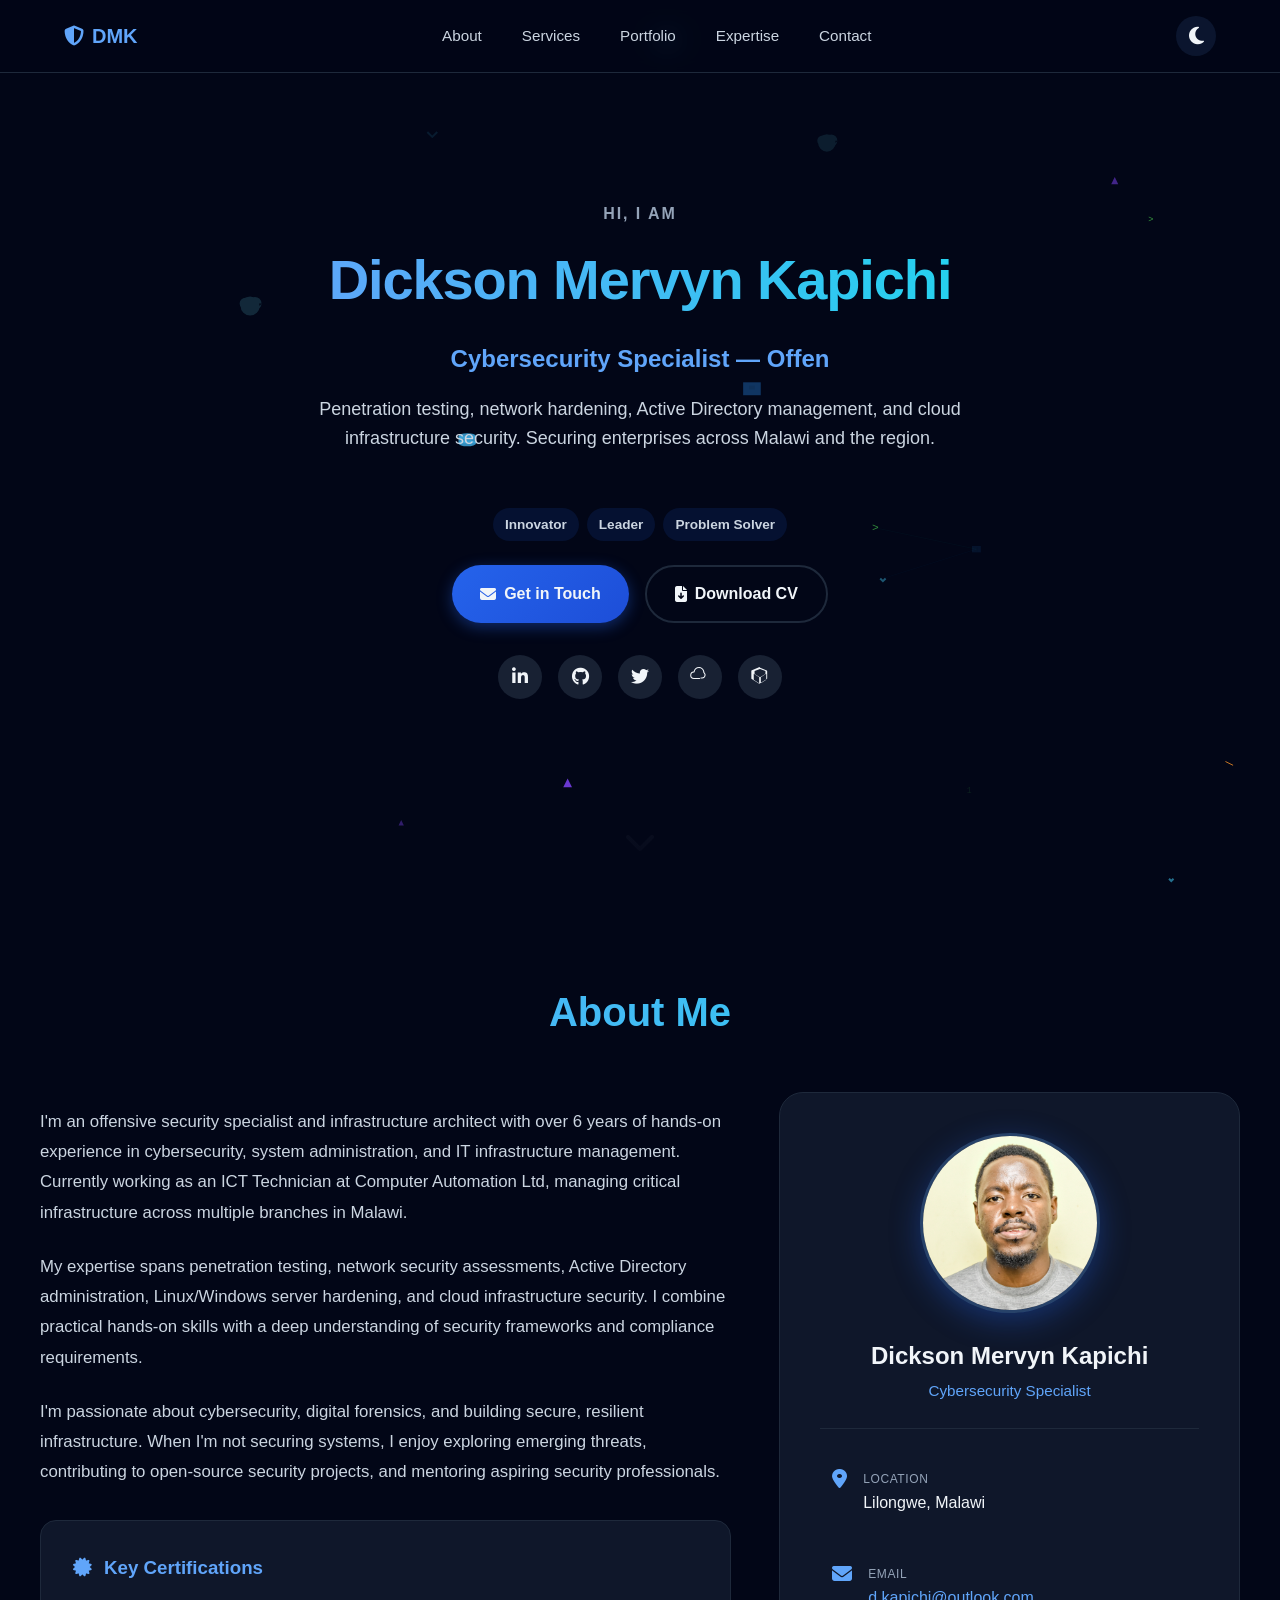
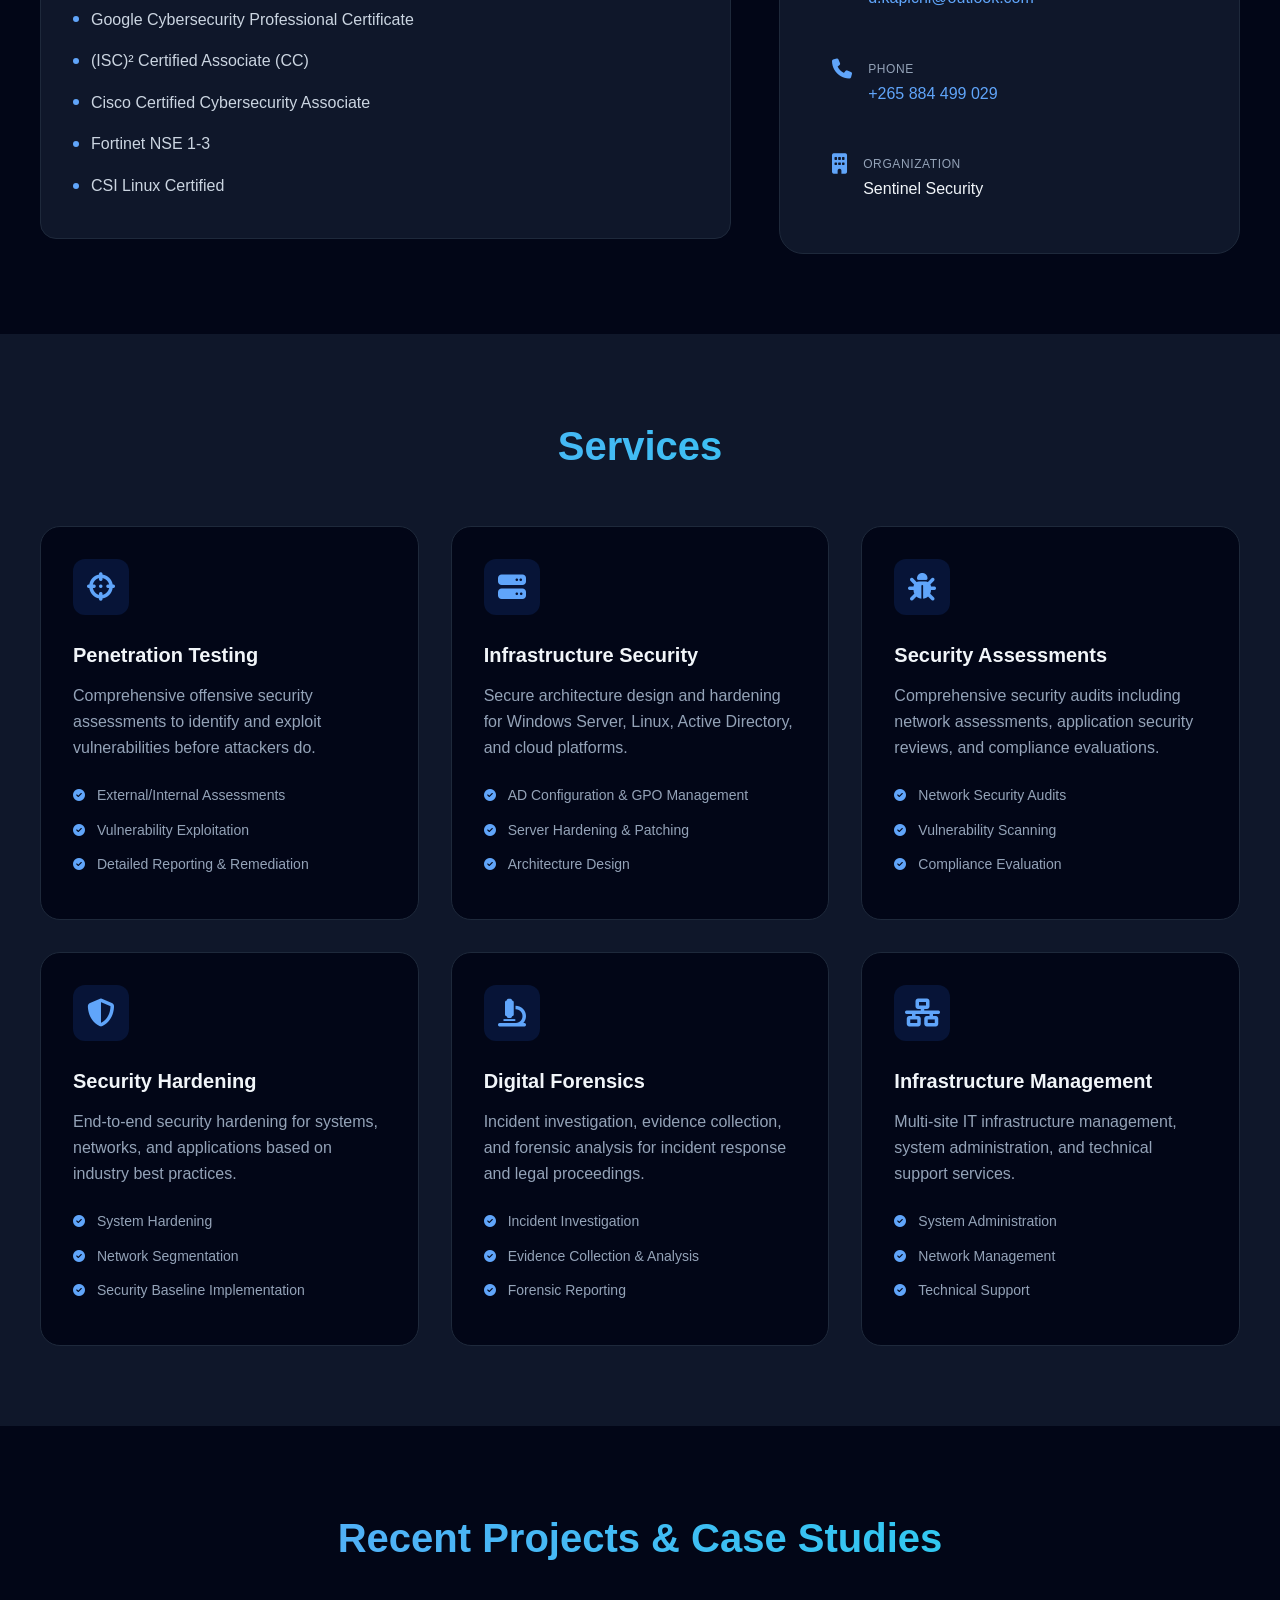
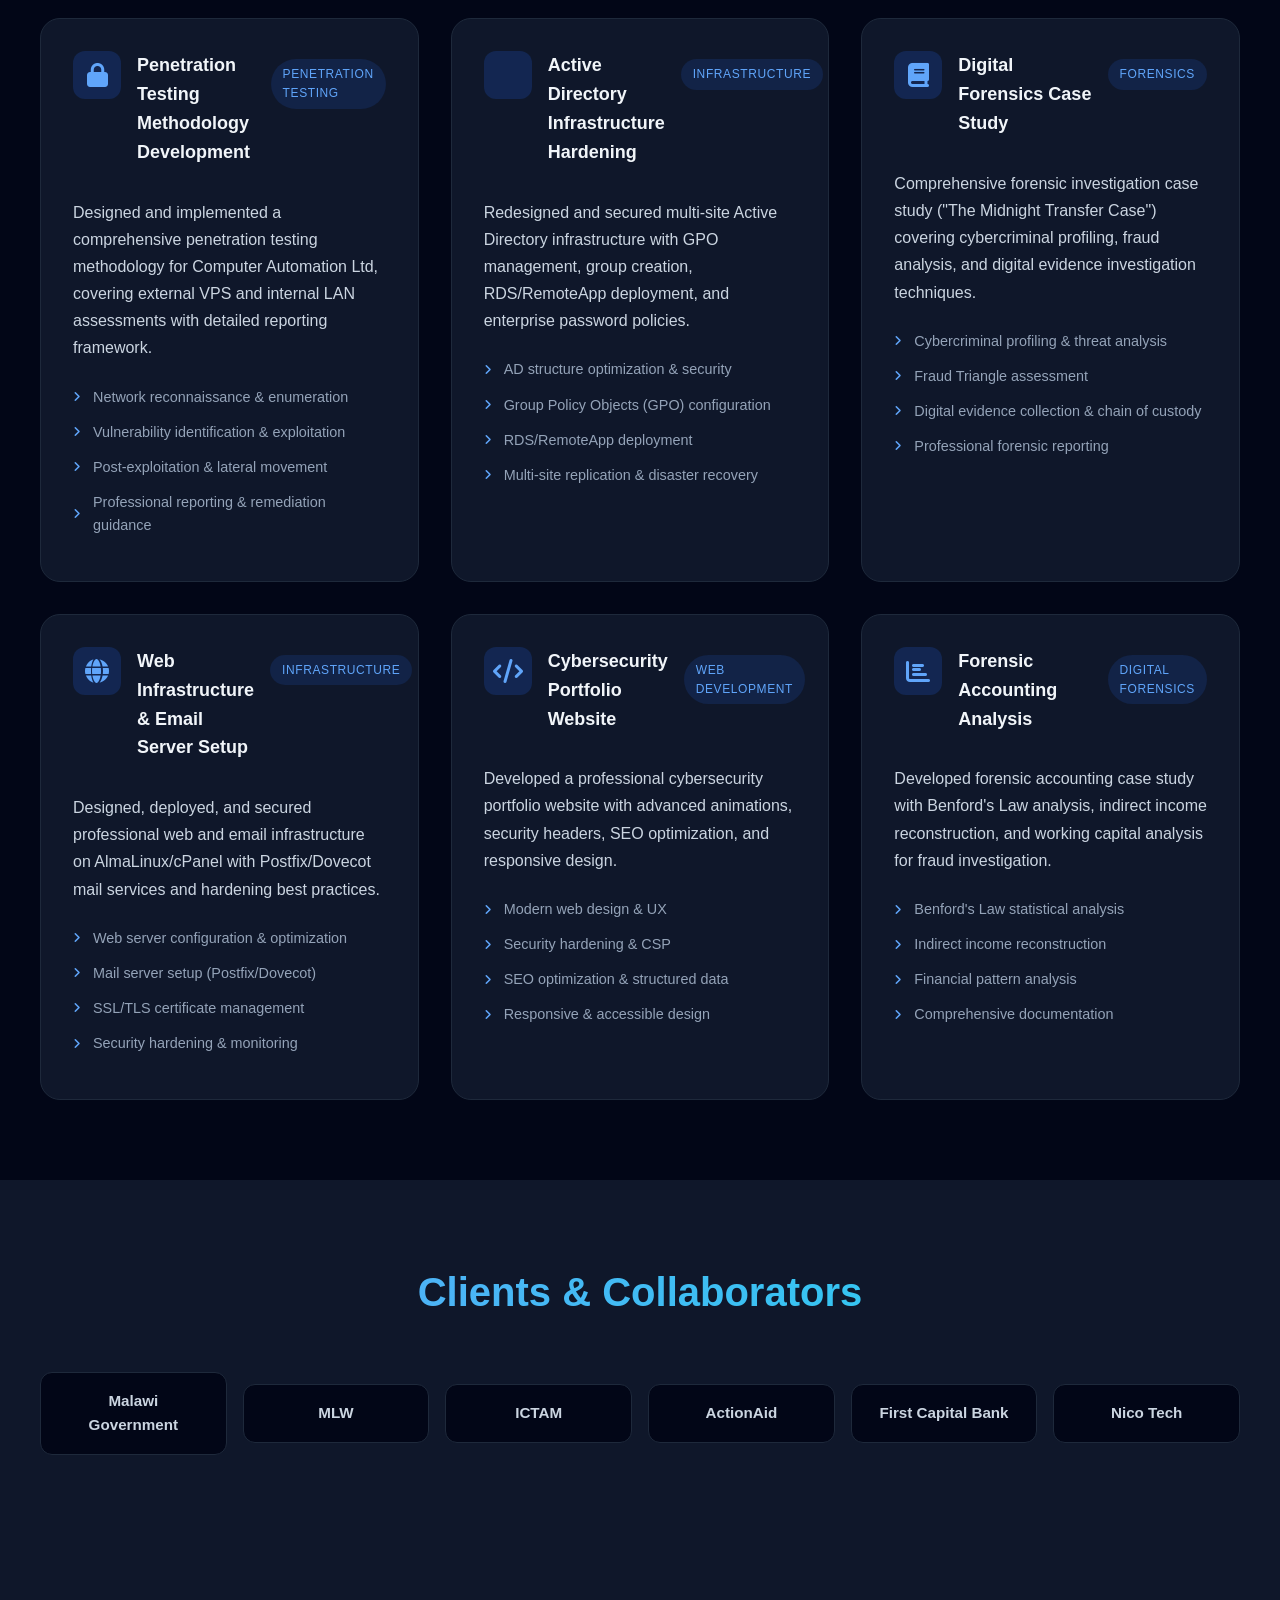
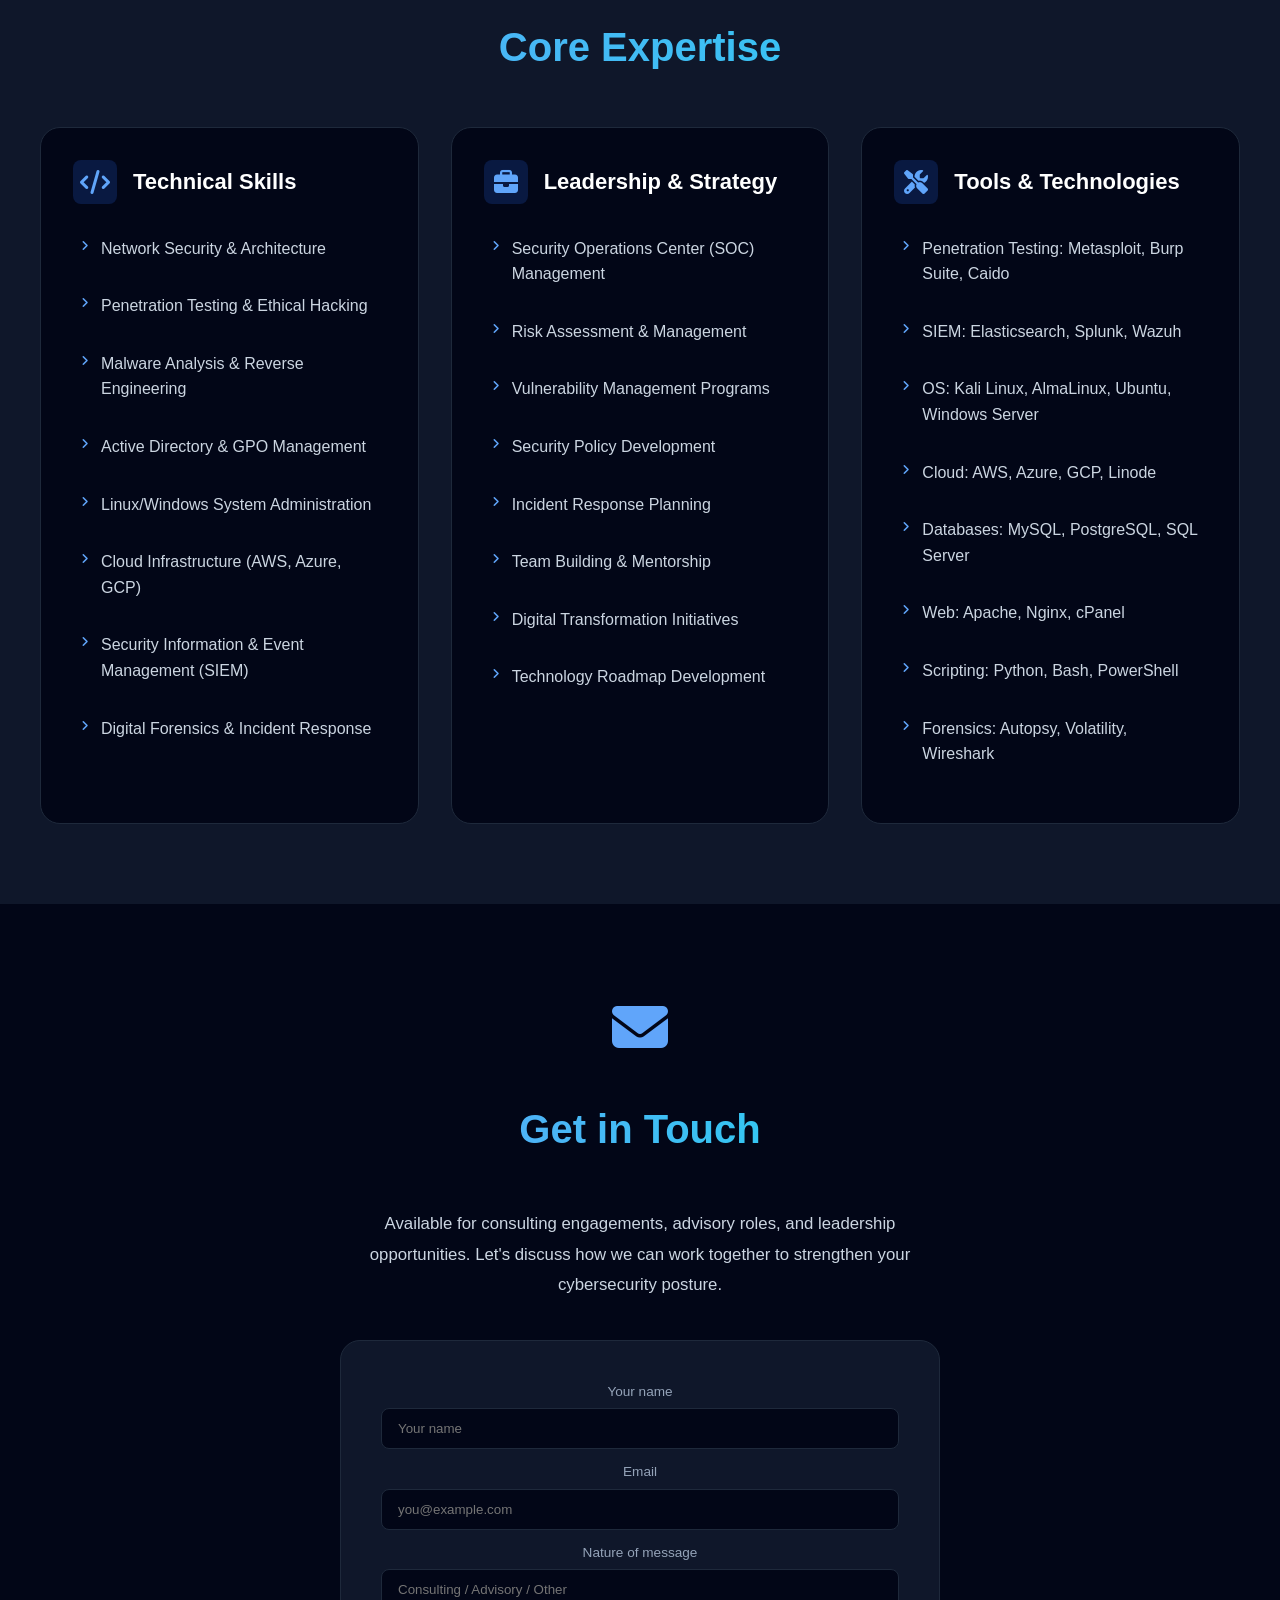
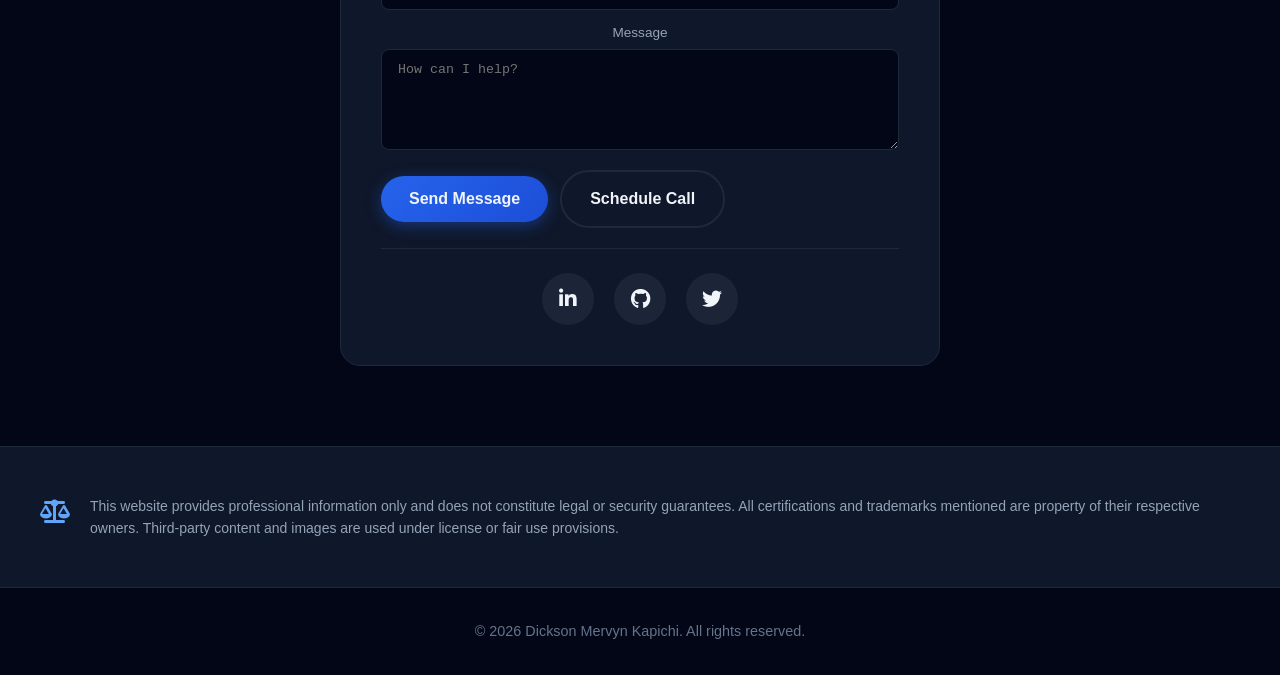
==== index.html @ 64064c5f "Initial commit" ====
<!DOCTYPE html>
<html lang="en">
<head>
    <meta charset="UTF-8">
    <meta name="viewport" content="width=device-width, initial-scale=1.0">
    <meta name="referrer" content="strict-origin-when-cross-origin">

    <!-- Security Headers -->
    <meta http-equiv="X-Content-Type-Options" content="nosniff">
    <meta http-equiv="X-Frame-Options" content="DENY">
    <meta http-equiv="X-XSS-Protection" content="1; mode=block">
    <meta http-equiv="Referrer-Policy" content="strict-origin-when-cross-origin">
    <meta http-equiv="Permissions-Policy" content="geolocation=(), microphone=(), camera=(), magnetometer=(), gyroscope=(), speaker=(), fullscreen=(), payment=()">

    <!-- Content Security Policy -->
    <meta http-equiv="Content-Security-Policy" content="default-src 'self'; script-src 'self' 'unsafe-inline' https://cdnjs.cloudflare.com https://cdn.jsdelivr.net; style-src 'self' 'unsafe-inline' https://cdnjs.cloudflare.com https://fonts.googleapis.com; font-src 'self' https://cdnjs.cloudflare.com https://fonts.gstatic.com; img-src 'self' data: https:; connect-src 'self'; frame-ancestors 'none'; base-uri 'self'; form-action 'self';">

    <!-- SEO Meta Tags -->
    <title>Dickson Mervyn Kapichi - Cybersecurity Expert | Offensive Security & Infrastructure</title>
    <meta name="description" content="Cybersecurity specialist, penetration tester, and infrastructure architect. Expert in offensive security, network hardening, Active Directory, and cloud infrastructure. ICT Technician at Computer Automation Ltd, Malawi.">
    <meta name="keywords" content="cybersecurity, penetration testing, offensive security, network security, Active Directory, infrastructure, cloud security, malware analysis, IT consultant, Malawi">
    <meta name="author" content="Dickson Mervyn Kapichi">
    <meta name="robots" content="index, follow, max-snippet:-1, max-image-preview:large, max-video-preview:-1">
    <meta name="googlebot" content="index, follow">
    <meta name="theme-color" content="#020617">

    <!-- Canonical URL -->
    <link rel="canonical" href="https://dmkapichi.tech/">

    <!-- Favicon -->
    <link rel="icon" type="image/svg+xml" href="favicon.svg">
    <link rel="manifest" href="site.webmanifest">

    <!-- Open Graph / Facebook -->
    <meta property="og:type" content="website">
    <meta property="og:url" content="https://dmkapichi.tech/">
    <meta property="og:title" content="Dickson Mervyn Kapichi - Cybersecurity Expert">
    <meta property="og:description" content="Offensive security specialist & infrastructure architect. Penetration testing, network hardening, cloud security, Active Directory management.">
    <meta property="og:image" content="/images/og-image.jpg">
    <meta property="og:image:width" content="1200">
    <meta property="og:image:height" content="630">
    <meta property="og:site_name" content="Dickson Mervyn Kapichi">
    <meta property="og:locale" content="en_US">

    <!-- Twitter -->
    <meta property="twitter:card" content="summary_large_image">
    <meta property="twitter:url" content="https://dmkapichi.tech/">
    <meta property="twitter:title" content="Dickson Mervyn Kapichi - Cybersecurity Expert">
    <meta property="twitter:description" content="Offensive security specialist & infrastructure architect with expertise in penetration testing, network security, and cloud infrastructure.">
    <meta property="twitter:image" content="/images/twitter-image.jpg">
    <meta property="twitter:creator" content="@pray4merv">

    <!-- Fonts with integrity -->
    <link rel="preconnect" href="https://fonts.googleapis.com">
    <link rel="preconnect" href="https://fonts.gstatic.com" crossorigin>
    <link href="https://fonts.googleapis.com/css2?family=Inter:wght@300;400;500;600;700&family=JetBrains+Mono:wght@400;500;600&display=swap" rel="stylesheet">

    <!-- Font Awesome with SRI -->
    <link rel="stylesheet" href="https://cdnjs.cloudflare.com/ajax/libs/font-awesome/6.5.1/css/all.min.css" integrity="sha512-DTOQO9RWCH3ppGqcWaEA1BIZOC6xxalwEsw9c2QQeAIftl+Vegovlnee1c9QX4TctnWMn13TZye+giMm8e2LwA==" crossorigin="anonymous" referrerpolicy="no-referrer">

    <!-- Stylesheet -->
    <link rel="stylesheet" href="style.css">

    <!-- JSON-LD Structured Data -->
    <script type="application/ld+json">
    {
        "@context": "https://schema.org",
        "@type": "Person",
        "name": "Dickson Mervyn Kapichi",
        "jobTitle": "Cybersecurity Specialist & Infrastructure Architect",
        "description": "Offensive security specialist with expertise in penetration testing, network security, Active Directory management, and cloud infrastructure security.",
        "url": "https://dmkapichi.tech",
        "email": "d.kapichi@outlook.com",
        "telephone": "+265884499029",
        "sameAs": [
            "https://www.linkedin.com/in/dickson-mervyn-kapichi/",
            "https://github.com/Odyseccus",
            "https://x.com/pray4merv",
            "https://tryhackme.com/p/Odyseccus",
            "https://app.hackthebox.com/users/952852"
        ],
        "address": {
            "@type": "PostalAddress",
            "addressCountry": "Malawi",
            "addressRegion": "Lilongwe"
        },
        "alumniOf": {
            "@type": "EducationalOrganization",
            "name": "University of Malawi, The Polytechnic"
        },
        "knowsAbout": [
            "Cybersecurity",
            "Offensive Security",
            "Penetration Testing",
            "Network Security",
            "Active Directory",
            "Cloud Infrastructure",
            "Malware Analysis",
            "System Administration",
            "Digital Forensics"
        ],
        "hasCredential": [
            {
                "@type": "EducationalOccupationalCredential",
                "name": "Google Cybersecurity Certificate"
            },
            {
                "@type": "EducationalOccupationalCredential",
                "name": "(ISC)² Certified Associate"
            },
            {
                "@type": "EducationalOccupationalCredential",
                "name": "Cisco Certifications"
            },
            {
                "@type": "EducationalOccupationalCredential",
                "name": "Fortinet NSE 1-3"
            },
            {
                "@type": "EducationalOccupationalCredential",
                "name": "CSI Linux Certified"
            }
        ],
        "workLocation": {
            "@type": "Place",
            "name": "Computer Automation Ltd",
            "address": {
                "@type": "PostalAddress",
                "addressCountry": "Malawi"
            }
        }
    }
    </script>
</head>
<body>
    <!-- Loader -->
    <div class="loader-wrapper" id="loader">
        <div class="loader-content">
            <div class="loader-icon">
                <i class="fas fa-shield-alt"></i>
            </div>
            <div class="loader"></div>
            <div class="loader-text">Initializing Security Systems</div>
            <div class="loader-subtext">Establishing secure connection...</div>
            <div class="loader-progress">
                <div class="loader-progress-bar"></div>
            </div>
        </div>
    </div>

    <!-- Navigation -->
    <nav id="navbar" role="navigation" aria-label="Main navigation">
        <div class="nav-container">
            <div class="logo" onclick="window.scrollTo({top: 0, behavior: 'smooth'})" title="Back to top">
                <i class="fas fa-shield-alt"></i> DMK
            </div>
            <ul class="nav-links" id="navLinks">
                <li><a href="#about">About</a></li>
                <li><a href="#services">Services</a></li>
                <li><a href="#portfolio">Portfolio</a></li>
                <li><a href="#expertise">Expertise</a></li>
                <li><a href="#contact">Contact</a></li>
            </ul>
            <div class="nav-actions">
                <button class="theme-toggle-btn" id="themeToggle" aria-label="Toggle light and dark mode">
                    <i class="fas fa-moon"></i>
                </button>
                <button class="mobile-menu-btn" id="mobileMenuBtn" aria-label="Toggle navigation menu">
                    <i class="fas fa-bars"></i>
                </button>
            </div>
        </div>
    </nav>

    <!-- Main Content -->
    <main>
    <!-- Hero Section -->
    <section class="hero">
        <div class="hero-bg"></div>
        <div class="hero-gradient"></div>
        <canvas id="particles-canvas" class="particles-canvas"></canvas>
        
        <div class="hero-content">
            <p class="hero-intro">HI, I AM</p>
            <h1 class="hero-name">Dickson Mervyn Kapichi</h1>
            <p class="hero-subtitle">Cybersecurity Specialist — Offensive Security & Infrastructure</p>
            <p class="hero-description">Penetration testing, network hardening, Active Directory management, and cloud infrastructure security. Securing enterprises across Malawi and the region.</p>

            <div class="role-badges" aria-hidden="true">
                <span>Innovator</span>
                <span>Leader</span>
                <span>Problem Solver</span>
            </div>

            <div class="button-group">
                <a href="#contact" class="btn btn-primary">
                    <i class="fas fa-envelope"></i>
                    <span>Get in Touch</span>
                </a>
                <a href="https://drive.google.com/uc?export=download&id=1ePmvV_UJQ3nE74LDnLRRURH2TNjMvl82" target="_blank" rel="noopener noreferrer" class="btn btn-outline">
                    <i class="fas fa-file-download"></i>
                    <span>Download CV</span>
                </a>
            </div>

            <div class="social-links">
                <a href="https://www.linkedin.com/in/dickson-mervyn-kapichi/" target="_blank" rel="noopener noreferrer" class="social-icon" title="LinkedIn">
                    <i class="fab fa-linkedin-in"></i>
                </a>
                <a href="https://github.com/Odyseccus" target="_blank" rel="noopener noreferrer" class="social-icon" title="GitHub">
                    <i class="fab fa-github"></i>
                </a>
                <a href="https://x.com/pray4merv" target="_blank" rel="noopener noreferrer" class="social-icon" title="Twitter">
                    <i class="fab fa-twitter"></i>
                </a>
                <a href="https://tryhackme.com/p/Odyseccus" target="_blank" rel="noopener noreferrer" class="social-icon" title="TryHackMe">
                    <svg viewBox="0 0 24 24" fill="currentColor" style="width: 1.25rem; height: 1.25rem;">
                        <path d="M10.705 0C7.54 0 4.902 2.285 4.349 5.291a4.525 4.525 0 0 0-4.107 4.5 4.525 4.525 0 0 0 4.52 4.52h6.761a.625.625 0 1 0 0-1.25H4.761a3.273 3.273 0 0 1-3.27-3.27 3.273 3.273 0 0 1 3.194-3.27c.05 0 .1.002.15.005a.625.625 0 0 0 .677-.54C5.952 3.232 8.13 1.25 10.705 1.25c2.944 0 5.336 2.392 5.336 5.336v.211c0 .199.093.386.252.506.756.571 1.193 1.44 1.193 2.383a2.835 2.835 0 0 1-2.833 2.833h-1.578a.625.625 0 1 0 0 1.25h1.578c2.255 0 4.083-1.828 4.083-4.083 0-1.223-.528-2.354-1.415-3.088v-.012C17.321 3.098 14.328 0 10.705 0z"/>
                    </svg>
                </a>
                <a href="https://app.hackthebox.com/users/952852" target="_blank" rel="noopener noreferrer" class="social-icon" title="HackTheBox">
                    <svg viewBox="0 0 24 24" fill="currentColor" style="width: 1.25rem; height: 1.25rem;">
                        <path d="M11.996 0a1.119 1.119 0 0 0-.057.001.9.9 0 0 0-.236.05l-.149.053-9.23 3.69A1.036 1.036 0 0 0 1.603 5v8.5a1.04 1.04 0 0 0 .475.876l8.5 5.5a1.03 1.03 0 0 0 1.064.034l8.5-5.5a1.04 1.04 0 0 0 .475-.876V5c0-.393-.223-.753-.574-.907l-9.23-3.69-.149-.053a.9.9 0 0 0-.236-.05A1.12 1.12 0 0 0 11.996 0zm.004 2.253l6.5 2.6v3.398l-6.5 4.115-6.5-4.115V4.853l6.5-2.6zM4.5 8.067l6.5 4.115v7.193l-6.5-4.193V8.067zm15 0v7.115l-6.5 4.193v-7.193l6.5-4.115z"/>
                    </svg>
                </a>
            </div>
        </div>

        <div class="scroll-indicator">
            <i class="fas fa-chevron-down"></i>
        </div>
    </section>

    <!-- About Section -->
    <section id="about" class="section-bg">
        <div class="container">
            <h2 class="fade-in">About Me</h2>
            <div class="about-grid fade-in">
                <div class="about-text">
                    <p>I'm an offensive security specialist and infrastructure architect with over 6 years of hands-on experience in cybersecurity, system administration, and IT infrastructure management. Currently working as an ICT Technician at Computer Automation Ltd, managing critical infrastructure across multiple branches in Malawi.</p>
                    
                    <p>My expertise spans penetration testing, network security assessments, Active Directory administration, Linux/Windows server hardening, and cloud infrastructure security. I combine practical hands-on skills with a deep understanding of security frameworks and compliance requirements.</p>

                    <p>I'm passionate about cybersecurity, digital forensics, and building secure, resilient infrastructure. When I'm not securing systems, I enjoy exploring emerging threats, contributing to open-source security projects, and mentoring aspiring security professionals.</p>

                    <div class="certifications-highlight">
                        <h3><i class="fas fa-certificate"></i> Key Certifications</h3>
                        <ul>
                            <li>Google Cybersecurity Professional Certificate</li>
                            <li>(ISC)² Certified Associate (CC)</li>
                            <li>Cisco Certified Cybersecurity Associate</li>
                            <li>Fortinet NSE 1-3</li>
                            <li>CSI Linux Certified</li>
                        </ul>
                    </div>
                </div>
                
                <div class="about-profile">
                    <div class="profile-card fade-in">
                        <div class="profile-image">
                            <img src="images/DSC_0238.jpg.jpeg" alt="Dickson Mervyn Kapichi - Cybersecurity Specialist" loading="lazy">
                        </div>
                        <h3>Dickson Mervyn Kapichi</h3>
                        <p class="role">Cybersecurity Specialist</p>
                        
                        <div class="info-section">
                            <div class="info-row">
                                <i class="fas fa-map-marker-alt"></i>
                                <div>
                                    <span class="info-label">Location</span>
                                    <span class="info-value">Lilongwe, Malawi</span>
                                </div>
                            </div>
                            <div class="info-row">
                                <i class="fas fa-envelope"></i>
                                <div>
                                    <span class="info-label">Email</span>
                                    <span class="info-value"><a href="mailto:d.kapichi@outlook.com">d.kapichi@outlook.com</a></span>
                                </div>
                            </div>
                            <div class="info-row">
                                <i class="fas fa-phone"></i>
                                <div>
                                    <span class="info-label">Phone</span>
                                    <span class="info-value"><a href="tel:+265884499029">+265 884 499 029</a></span>
                                </div>
                            </div>
                            <div class="info-row">
                                <i class="fas fa-building"></i>
                                <div>
                                    <span class="info-label">Organization</span>
                                    <span class="info-value">Sentinel Security</span>
                                </div>
                            </div>
                        </div>
                    </div>
                </div>
            </div>
        </div>
    </section>

    <!-- Services Section -->
    <section id="services" class="section-bg-alt">
        <div class="container">
            <h2 class="fade-in">Services</h2>
            <div class="services-grid">
                <article class="service-card fade-in">
                    <div class="service-icon">
                        <i class="fas fa-crosshairs"></i>
                    </div>
                    <h3>Penetration Testing</h3>
                    <p>Comprehensive offensive security assessments to identify and exploit vulnerabilities before attackers do.</p>
                    <ul class="service-features">
                        <li><i class="fas fa-check-circle"></i> External/Internal Assessments</li>
                        <li><i class="fas fa-check-circle"></i> Vulnerability Exploitation</li>
                        <li><i class="fas fa-check-circle"></i> Detailed Reporting & Remediation</li>
                    </ul>
                </article>

                <article class="service-card fade-in">
                    <div class="service-icon">
                        <i class="fas fa-server"></i>
                    </div>
                    <h3>Infrastructure Security</h3>
                    <p>Secure architecture design and hardening for Windows Server, Linux, Active Directory, and cloud platforms.</p>
                    <ul class="service-features">
                        <li><i class="fas fa-check-circle"></i> AD Configuration & GPO Management</li>
                        <li><i class="fas fa-check-circle"></i> Server Hardening & Patching</li>
                        <li><i class="fas fa-check-circle"></i> Architecture Design</li>
                    </ul>
                </article>

                <article class="service-card fade-in">
                    <div class="service-icon">
                        <i class="fas fa-bug"></i>
                    </div>
                    <h3>Security Assessments</h3>
                    <p>Comprehensive security audits including network assessments, application security reviews, and compliance evaluations.</p>
                    <ul class="service-features">
                        <li><i class="fas fa-check-circle"></i> Network Security Audits</li>
                        <li><i class="fas fa-check-circle"></i> Vulnerability Scanning</li>
                        <li><i class="fas fa-check-circle"></i> Compliance Evaluation</li>
                    </ul>
                </article>

                <article class="service-card fade-in">
                    <div class="service-icon">
                        <i class="fas fa-shield-alt"></i>
                    </div>
                    <h3>Security Hardening</h3>
                    <p>End-to-end security hardening for systems, networks, and applications based on industry best practices.</p>
                    <ul class="service-features">
                        <li><i class="fas fa-check-circle"></i> System Hardening</li>
                        <li><i class="fas fa-check-circle"></i> Network Segmentation</li>
                        <li><i class="fas fa-check-circle"></i> Security Baseline Implementation</li>
                    </ul>
                </article>

                <article class="service-card fade-in">
                    <div class="service-icon">
                        <i class="fas fa-microscope"></i>
                    </div>
                    <h3>Digital Forensics</h3>
                    <p>Incident investigation, evidence collection, and forensic analysis for incident response and legal proceedings.</p>
                    <ul class="service-features">
                        <li><i class="fas fa-check-circle"></i> Incident Investigation</li>
                        <li><i class="fas fa-check-circle"></i> Evidence Collection & Analysis</li>
                        <li><i class="fas fa-check-circle"></i> Forensic Reporting</li>
                    </ul>
                </article>

                <article class="service-card fade-in">
                    <div class="service-icon">
                        <i class="fas fa-network-wired"></i>
                    </div>
                    <h3>Infrastructure Management</h3>
                    <p>Multi-site IT infrastructure management, system administration, and technical support services.</p>
                    <ul class="service-features">
                        <li><i class="fas fa-check-circle"></i> System Administration</li>
                        <li><i class="fas fa-check-circle"></i> Network Management</li>
                        <li><i class="fas fa-check-circle"></i> Technical Support</li>
                    </ul>
                </article>
            </div>
        </div>
    </section>

    <!-- Portfolio Section -->
    <section id="portfolio" class="section-bg">
        <div class="container">
            <h2 class="fade-in">Recent Projects & Case Studies</h2>
            <div class="portfolio-grid">
                <article class="portfolio-card fade-in">
                    <div class="portfolio-header">
                        <div class="portfolio-icon">
                            <i class="fas fa-lock"></i>
                        </div>
                        <h3>Penetration Testing Methodology Development</h3>
                        <span class="portfolio-tag">Penetration Testing</span>
                    </div>
                    <p>Designed and implemented a comprehensive penetration testing methodology for Computer Automation Ltd, covering external VPS and internal LAN assessments with detailed reporting framework.</p>
                    <ul class="portfolio-details">
                        <li><i class="fas fa-angle-right"></i> Network reconnaissance & enumeration</li>
                        <li><i class="fas fa-angle-right"></i> Vulnerability identification & exploitation</li>
                        <li><i class="fas fa-angle-right"></i> Post-exploitation & lateral movement</li>
                        <li><i class="fas fa-angle-right"></i> Professional reporting & remediation guidance</li>
                    </ul>
                </article>

                <article class="portfolio-card fade-in">
                    <div class="portfolio-header">
                        <div class="portfolio-icon">
                            <i class="fas fa-directory"></i>
                        </div>
                        <h3>Active Directory Infrastructure Hardening</h3>
                        <span class="portfolio-tag">Infrastructure</span>
                    </div>
                    <p>Redesigned and secured multi-site Active Directory infrastructure with GPO management, group creation, RDS/RemoteApp deployment, and enterprise password policies.</p>
                    <ul class="portfolio-details">
                        <li><i class="fas fa-angle-right"></i> AD structure optimization & security</li>
                        <li><i class="fas fa-angle-right"></i> Group Policy Objects (GPO) configuration</li>
                        <li><i class="fas fa-angle-right"></i> RDS/RemoteApp deployment</li>
                        <li><i class="fas fa-angle-right"></i> Multi-site replication & disaster recovery</li>
                    </ul>
                </article>

                <article class="portfolio-card fade-in">
                    <div class="portfolio-header">
                        <div class="portfolio-icon">
                            <i class="fas fa-book"></i>
                        </div>
                        <h3>Digital Forensics Case Study</h3>
                        <span class="portfolio-tag">Forensics</span>
                    </div>
                    <p>Comprehensive forensic investigation case study ("The Midnight Transfer Case") covering cybercriminal profiling, fraud analysis, and digital evidence investigation techniques.</p>
                    <ul class="portfolio-details">
                        <li><i class="fas fa-angle-right"></i> Cybercriminal profiling & threat analysis</li>
                        <li><i class="fas fa-angle-right"></i> Fraud Triangle assessment</li>
                        <li><i class="fas fa-angle-right"></i> Digital evidence collection & chain of custody</li>
                        <li><i class="fas fa-angle-right"></i> Professional forensic reporting</li>
                    </ul>
                </article>

                <article class="portfolio-card fade-in">
                    <div class="portfolio-header">
                        <div class="portfolio-icon">
                            <i class="fas fa-globe"></i>
                        </div>
                        <h3>Web Infrastructure & Email Server Setup</h3>
                        <span class="portfolio-tag">Infrastructure</span>
                    </div>
                    <p>Designed, deployed, and secured professional web and email infrastructure on AlmaLinux/cPanel with Postfix/Dovecot mail services and hardening best practices.</p>
                    <ul class="portfolio-details">
                        <li><i class="fas fa-angle-right"></i> Web server configuration & optimization</li>
                        <li><i class="fas fa-angle-right"></i> Mail server setup (Postfix/Dovecot)</li>
                        <li><i class="fas fa-angle-right"></i> SSL/TLS certificate management</li>
                        <li><i class="fas fa-angle-right"></i> Security hardening & monitoring</li>
                    </ul>
                </article>

                <article class="portfolio-card fade-in">
                    <div class="portfolio-header">
                        <div class="portfolio-icon">
                            <i class="fas fa-code"></i>
                        </div>
                        <h3>Cybersecurity Portfolio Website</h3>
                        <span class="portfolio-tag">Web Development</span>
                    </div>
                    <p>Developed a professional cybersecurity portfolio website with advanced animations, security headers, SEO optimization, and responsive design.</p>
                    <ul class="portfolio-details">
                        <li><i class="fas fa-angle-right"></i> Modern web design & UX</li>
                        <li><i class="fas fa-angle-right"></i> Security hardening & CSP</li>
                        <li><i class="fas fa-angle-right"></i> SEO optimization & structured data</li>
                        <li><i class="fas fa-angle-right"></i> Responsive & accessible design</li>
                    </ul>
                </article>

                <article class="portfolio-card fade-in">
                    <div class="portfolio-header">
                        <div class="portfolio-icon">
                            <i class="fas fa-chart-bar"></i>
                        </div>
                        <h3>Forensic Accounting Analysis</h3>
                        <span class="portfolio-tag">Digital Forensics</span>
                    </div>
                    <p>Developed forensic accounting case study with Benford's Law analysis, indirect income reconstruction, and working capital analysis for fraud investigation.</p>
                    <ul class="portfolio-details">
                        <li><i class="fas fa-angle-right"></i> Benford's Law statistical analysis</li>
                        <li><i class="fas fa-angle-right"></i> Indirect income reconstruction</li>
                        <li><i class="fas fa-angle-right"></i> Financial pattern analysis</li>
                        <li><i class="fas fa-angle-right"></i> Comprehensive documentation</li>
                    </ul>
                </article>
            </div>
        </div>
    </section>

    <!-- Expertise Section -->
    <!-- Clients & Collaborators -->
    <section id="clients" class="section-bg-alt">
        <div class="container">
            <h2 class="fade-in">Clients & Collaborators</h2>
            <div class="clients-grid fade-in">
                <div class="client-logo">Malawi<br>Government</div>
                <div class="client-logo">MLW</div>
                <div class="client-logo">ICTAM</div>
                <div class="client-logo">ActionAid</div>
                <div class="client-logo">First Capital Bank</div>
                <div class="client-logo">Nico Tech</div>
            </div>
        </div>
    </section>
    <section id="expertise" class="section-bg-alt">
        <div class="container">
            <h2 class="fade-in">Core Expertise</h2>
            <div class="expertise-grid fade-in">
                <div class="expertise-card">
                    <div class="expertise-header">
                        <div class="expertise-icon">
                            <i class="fas fa-code"></i>
                        </div>
                        <h3>Technical Skills</h3>
                    </div>
                    <ul class="expertise-list">
                        <li><i class="fas fa-angle-right"></i> Network Security & Architecture</li>
                        <li><i class="fas fa-angle-right"></i> Penetration Testing & Ethical Hacking</li>
                        <li><i class="fas fa-angle-right"></i> Malware Analysis & Reverse Engineering</li>
                        <li><i class="fas fa-angle-right"></i> Active Directory & GPO Management</li>
                        <li><i class="fas fa-angle-right"></i> Linux/Windows System Administration</li>
                        <li><i class="fas fa-angle-right"></i> Cloud Infrastructure (AWS, Azure, GCP)</li>
                        <li><i class="fas fa-angle-right"></i> Security Information & Event Management (SIEM)</li>
                        <li><i class="fas fa-angle-right"></i> Digital Forensics & Incident Response</li>
                    </ul>
                </div>
                <div class="expertise-card">
                    <div class="expertise-header">
                        <div class="expertise-icon">
                            <i class="fas fa-briefcase"></i>
                        </div>
                        <h3>Leadership & Strategy</h3>
                    </div>
                    <ul class="expertise-list">
                        <li><i class="fas fa-angle-right"></i> Security Operations Center (SOC) Management</li>
                        <li><i class="fas fa-angle-right"></i> Risk Assessment & Management</li>
                        <li><i class="fas fa-angle-right"></i> Vulnerability Management Programs</li>
                        <li><i class="fas fa-angle-right"></i> Security Policy Development</li>
                        <li><i class="fas fa-angle-right"></i> Incident Response Planning</li>
                        <li><i class="fas fa-angle-right"></i> Team Building & Mentorship</li>
                        <li><i class="fas fa-angle-right"></i> Digital Transformation Initiatives</li>
                        <li><i class="fas fa-angle-right"></i> Technology Roadmap Development</li>
                    </ul>
                </div>
                <div class="expertise-card">
                    <div class="expertise-header">
                        <div class="expertise-icon">
                            <i class="fas fa-tools"></i>
                        </div>
                        <h3>Tools & Technologies</h3>
                    </div>
                    <ul class="expertise-list">
                        <li><i class="fas fa-angle-right"></i> Penetration Testing: Metasploit, Burp Suite, Caido</li>
                        <li><i class="fas fa-angle-right"></i> SIEM: Elasticsearch, Splunk, Wazuh</li>
                        <li><i class="fas fa-angle-right"></i> OS: Kali Linux, AlmaLinux, Ubuntu, Windows Server</li>
                        <li><i class="fas fa-angle-right"></i> Cloud: AWS, Azure, GCP, Linode</li>
                        <li><i class="fas fa-angle-right"></i> Databases: MySQL, PostgreSQL, SQL Server</li>
                        <li><i class="fas fa-angle-right"></i> Web: Apache, Nginx, cPanel</li>
                        <li><i class="fas fa-angle-right"></i> Scripting: Python, Bash, PowerShell</li>
                        <li><i class="fas fa-angle-right"></i> Forensics: Autopsy, Volatility, Wireshark</li>
                    </ul>
                </div>
            </div>
        </div>
    </section>

    <!-- Contact Section -->
    <section id="contact" class="section-bg">
        <div class="container">
            <div class="contact-content fade-in">
                <div class="contact-icon">
                    <i class="fas fa-envelope"></i>
                </div>
                <h2>Get in Touch</h2>
                <p class="contact-text">Available for consulting engagements, advisory roles, and leadership opportunities. Let's discuss how we can work together to strengthen your cybersecurity posture.</p>
                
                <article class="contact-card">
                    <form id="contactForm" class="contact-form" novalidate>
                        <div class="form-row">
                            <label for="cf-name">Your name</label>
                            <input id="cf-name" name="name" type="text" required placeholder="Your name">
                        </div>
                        <div class="form-row">
                            <label for="cf-email">Email</label>
                            <input id="cf-email" name="email" type="email" required placeholder="you@example.com">
                        </div>
                        <div class="form-row">
                            <label for="cf-subject">Nature of message</label>
                            <input id="cf-subject" name="subject" type="text" required placeholder="Consulting / Advisory / Other">
                        </div>
                        <div class="form-row">
                            <label for="cf-message">Message</label>
                            <textarea id="cf-message" name="message" rows="5" required placeholder="How can I help?"></textarea>
                        </div>
                        <div class="form-actions">
                            <button type="submit" class="btn btn-primary">Send Message</button>
                            <a class="btn btn-outline" href="https://calendar.google.com/" target="_blank" rel="noopener noreferrer">Schedule Call</a>
                        </div>
                        <p id="cf-status" class="form-status" aria-live="polite"></p>
                    </form>
                    <div class="social-links-large">
                        <a href="https://www.linkedin.com/in/dickson-mervyn-kapichi/" target="_blank" rel="noopener noreferrer" class="social-icon-large" title="LinkedIn">
                            <i class="fab fa-linkedin-in"></i>
                        </a>
                        <a href="https://github.com/Odyseccus" class="social-icon-large" target="_blank" rel="noopener noreferrer" title="GitHub">
                            <i class="fab fa-github"></i>
                        </a>
                        <a href="https://x.com/pray4merv" target="_blank" rel="noopener noreferrer" class="social-icon-large" title="Twitter">
                            <i class="fab fa-twitter"></i>
                        </a>
                    </div>
                </article>
            </div>
        </div>
    </section>

    </main>

    <!-- Legal Footer -->
    <aside class="legal">
        <div class="legal-content">
            <i class="fas fa-balance-scale"></i>
            <p>This website provides professional information only and does not constitute legal or security guarantees. All certifications and trademarks mentioned are property of their respective owners. Third-party content and images are used under license or fair use provisions.</p>
        </div>
    </aside>

    <!-- Footer -->
    <footer>
        <p>© <span id="year"></span> Dickson Mervyn Kapichi. All rights reserved.</p>
    </footer>

    <!-- Scroll to Top Button -->
    <button class="scroll-top" id="scrollTop" aria-label="Scroll back to top">
        <i class="fas fa-arrow-up" aria-hidden="true"></i>
    </button>

    <script src="script.js"></script>
</body>
</html>
---- style.css ----
* {
    margin: 0;
    padding: 0;
    box-sizing: border-box;
}

:root {
    --bg-primary: #020617;
    --bg-secondary: #0f172a;
    --text-primary: #f1f5f9;
    --text-secondary: #cbd5e1;
    --text-muted: #94a3b8;
    --border-color: #1e293b;
    --accent-primary: #60a5fa;
    --accent-secondary: #22d3ee;
    --accent-blue: #2563eb;
}

body.light-mode {
    --bg-primary: #f8fafc;
    --bg-secondary: #e2e8f0;
    --text-primary: #0f172a;
    --text-secondary: #334155;
    --text-muted: #64748b;
    --border-color: #cbd5e1;
    --accent-primary: #0c63e4;
    --accent-secondary: #06b6d4;
    --accent-blue: #1d4ed8;
}

body {
    font-family: 'Inter', -apple-system, BlinkMacSystemFont, 'Segoe UI', Roboto, 'Helvetica Neue', Arial, sans-serif;
    background: var(--bg-primary);
    color: var(--text-primary);
    line-height: 1.6;
    overflow-x: hidden;
    transition: background-color 0.3s, color 0.3s;
}

code, pre {
    font-family: 'JetBrains Mono', monospace;
}

/* Loader */
.loader-wrapper {
    position: fixed;
    inset: 0;
    background: var(--bg-primary);
    display: flex;
    align-items: center;
    justify-content: center;
    z-index: 9999;
    transition: opacity 0.5s, visibility 0.5s;
}

.loader-wrapper.hidden {
    opacity: 0;
    visibility: hidden;
}

.loader-content {
    text-align: center;
}

.loader {
    width: 80px;
    height: 80px;
    border: 4px solid var(--border-color);
    border-top: 4px solid var(--accent-primary);
    border-radius: 50%;
    animation: spin 1s linear infinite;
    margin: 0 auto 2rem;
    position: relative;
}

.loader::before {
    content: '';
    position: absolute;
    top: 5px;
    left: 5px;
    right: 5px;
    bottom: 5px;
    border: 4px solid transparent;
    border-top: 4px solid var(--accent-secondary);
    border-radius: 50%;
    animation: spin 1.5s linear infinite reverse;
}

@keyframes spin {
    0% { transform: rotate(0deg); }
    100% { transform: rotate(360deg); }
}

.loader-text {
    font-size: 1.25rem;
    color: var(--accent-primary);
    font-weight: 600;
    margin-bottom: 1rem;
}

.loader-subtext {
    font-size: 0.875rem;
    color: var(--text-muted);
}

.loader-progress {
    width: 200px;
    height: 4px;
    background: var(--border-color);
    border-radius: 2px;
    margin: 1.5rem auto 0;
    overflow: hidden;
}

.loader-progress-bar {
    height: 100%;
    background: linear-gradient(to right, var(--accent-primary), var(--accent-secondary));
    width: 0;
    animation: progress 2s ease-in-out forwards;
    box-shadow: 0 0 10px rgba(96, 165, 250, 0.5);
}

@keyframes progress {
    0% { width: 0; }
    100% { width: 100%; }
}

.loader-icon {
    font-size: 3rem;
    color: var(--accent-primary);
    margin-bottom: 1rem;
    animation: lockPulse 2s ease-in-out infinite;
}

@keyframes lockPulse {
    0%, 100% { 
        transform: scale(1);
        opacity: 1;
    }
    50% { 
        transform: scale(1.1);
        opacity: 0.8;
    }
}

/* Navigation */
nav {
    position: fixed;
    top: 0;
    width: 100%;
    z-index: 1000;
    background: rgba(2, 6, 23, 0.85);
    backdrop-filter: blur(12px);
    border-bottom: 1px solid var(--border-color);
    transform: translateY(0);
    transition: transform 0.3s;
}

nav.hidden {
    transform: translateY(-100%);
}

.nav-container {
    max-width: 1200px;
    margin: 0 auto;
    padding: 1rem 1.5rem;
    display: flex;
    justify-content: space-between;
    align-items: center;
}

.logo {
    font-size: 1.25rem;
    font-weight: 700;
    color: var(--accent-primary);
    cursor: pointer;
    transition: all 0.3s;
    display: flex;
    align-items: center;
    gap: 0.5rem;
}

.logo:hover {
    transform: scale(1.08);
    color: var(--accent-secondary);
}

.nav-links {
    display: flex;
    gap: 2.5rem;
    list-style: none;
}

.nav-links a {
    color: var(--text-secondary);
    text-decoration: none;
    transition: all 0.3s;
    position: relative;
    padding-bottom: 0.25rem;
    font-size: 0.95rem;
    font-weight: 500;
}

.nav-links a::after {
    content: '';
    position: absolute;
    bottom: 0;
    left: 0;
    width: 0;
    height: 2px;
    background: linear-gradient(to right, var(--accent-primary), var(--accent-secondary));
    transition: width 0.3s;
}

.nav-links a:hover::after {
    width: 100%;
}

.nav-links a:hover {
    color: var(--text-primary);
}

.nav-actions {
    display: flex;
    align-items: center;
    gap: 1rem;
}

.theme-toggle-btn {
    display: flex;
    align-items: center;
    justify-content: center;
    background: none;
    border: none;
    color: var(--text-primary);
    font-size: 1.25rem;
    cursor: pointer;
    transition: all 0.3s;
    width: 2.5rem;
    height: 2.5rem;
    border-radius: 50%;
    background: rgba(96, 165, 250, 0.1);
}

.theme-toggle-btn:hover {
    background: rgba(96, 165, 250, 0.2);
    transform: scale(1.1);
}

.mobile-menu-btn {
    display: none;
    background: none;
    border: none;
    color: var(--text-primary);
    font-size: 1.5rem;
    cursor: pointer;
    transition: all 0.3s;
}

.mobile-menu-btn:hover {
    color: var(--accent-primary);
}

/* Hero Section */
.hero {
    min-height: 100vh;
    display: flex;
    align-items: center;
    justify-content: center;
    text-align: center;
    padding: 2rem;
    position: relative;
    overflow: hidden;
}

.hero-bg {
    position: absolute;
    inset: 0;
    background-image: url('https://images.unsplash.com/photo-1550751827-4bd374c3f58b?auto=format&fit=crop&w=1600&q=80');
    background-size: cover;
    background-position: center;
    opacity: 0.15;
    z-index: 0;
}

.hero-gradient {
    position: absolute;
    inset: 0;
    background: linear-gradient(to bottom, rgba(2, 6, 23, 0.4), rgba(2, 6, 23, 0.7), #020617);
    z-index: 1;
}

.particles-canvas {
    position: absolute;
    top: 0;
    left: 0;
    width: 100%;
    height: 100%;
    z-index: 2;
    pointer-events: none;
}

.hero-content {
    position: relative;
    z-index: 3;
    max-width: 900px;
    opacity: 0;
    transform: translateY(30px);
    animation: fadeInUp 1s forwards;
}

@keyframes fadeInUp {
    to {
        opacity: 1;
        transform: translateY(0);
    }
}

.hero h1 {
    font-size: 3.5rem;
    font-weight: 800;
    margin-bottom: 1rem;
    background: linear-gradient(to right, var(--accent-primary), var(--accent-secondary));
    -webkit-background-clip: text;
    -webkit-text-fill-color: transparent;
    background-clip: text;
    animation: glow 3s ease-in-out infinite;
    letter-spacing: -0.02em;
}

@keyframes glow {
    0%, 100% { filter: brightness(1); }
    50% { filter: brightness(1.2); }
}

.hero-subtitle {
    font-size: 1.5rem;
    color: var(--accent-primary);
    margin-bottom: 1rem;
    font-weight: 600;
}

.hero-description {
    font-size: 1.125rem;
    color: var(--text-secondary);
    margin-bottom: 2.5rem;
    max-width: 700px;
    margin-left: auto;
    margin-right: auto;
}

.button-group {
    display: flex;
    gap: 1rem;
    justify-content: center;
    flex-wrap: wrap;
    margin-bottom: 2rem;
}

.btn {
    padding: 0.875rem 1.75rem;
    border-radius: 9999px;
    font-weight: 600;
    text-decoration: none;
    display: inline-flex;
    align-items: center;
    gap: 0.5rem;
    transition: all 0.3s;
    cursor: pointer;
    border: none;
    font-size: 1rem;
    position: relative;
    overflow: hidden;
}

.btn:active {
    transform: translateY(1px) scale(0.98);
}

.btn::before {
    content: '';
    position: absolute;
    top: 50%;
    left: 50%;
    width: 0;
    height: 0;
    border-radius: 50%;
    background: rgba(255, 255, 255, 0.1);
    transform: translate(-50%, -50%);
    transition: width 0.6s, height 0.6s;
}

.btn:hover::before {
    width: 300px;
    height: 300px;
}

.ripple {
    position: absolute;
    border-radius: 50%;
    background: rgba(255, 255, 255, 0.25);
    transform: scale(0);
    animation: ripple-effect 0.6s ease-out;
    pointer-events: none;
}

@keyframes ripple-effect {
    to {
        transform: scale(2.5);
        opacity: 0;
    }
}

.btn-primary {
    background: linear-gradient(135deg, var(--accent-blue) 0%, #1d4ed8 100%);
    color: var(--text-primary);
    box-shadow: 0 4px 15px rgba(37, 99, 235, 0.4);
}

.btn-primary:hover {
    background: linear-gradient(135deg, #1d4ed8 0%, #1e40af 100%);
    transform: translateY(-2px);
    box-shadow: 0 8px 25px rgba(37, 99, 235, 0.5);
}

.btn-outline {
    background: transparent;
    border: 2px solid var(--border-color);
    color: var(--text-primary);
}

.btn-outline:hover {
    background: var(--bg-secondary);
    border-color: var(--accent-primary);
    color: var(--accent-primary);
}

.social-links {
    display: flex;
    gap: 1rem;
    justify-content: center;
    margin-top: 2rem;
}

.social-icon {
    width: 2.75rem;
    height: 2.75rem;
    border-radius: 50%;
    background: rgba(30, 41, 59, 0.8);
    display: flex;
    align-items: center;
    justify-content: center;
    color: var(--text-primary);
    text-decoration: none;
    transition: all 0.3s;
    position: relative;
    font-size: 1.125rem;
}

.social-icon::before {
    content: '';
    position: absolute;
    inset: -2px;
    border-radius: 50%;
    background: linear-gradient(45deg, #60a5fa, #22d3ee);
    opacity: 0;
    transition: opacity 0.3s;
    z-index: -1;
}

.social-icon:hover {
    background: #2563eb;
    transform: translateY(-5px) scale(1.15);
    box-shadow: 0 8px 20px rgba(37, 99, 235, 0.4);
}

.social-icon:hover::before {
    opacity: 0.2;
}

.scroll-indicator {
    position: absolute;
    bottom: 2rem;
    left: 50%;
    transform: translateX(-50%);
    color: var(--text-muted);
    animation: bounce 1.5s infinite;
    cursor: pointer;
    font-size: 2rem;
}

@keyframes bounce {
    0%, 100% { transform: translateX(-50%) translateY(0); }
    50% { transform: translateX(-50%) translateY(10px); }
}

/* Section Styles */
section {
    position: relative;
    z-index: 1;
}

.section-bg {
    background: var(--bg-primary);
    padding: 5rem 1.5rem;
}

.section-bg-alt {
    background: var(--bg-secondary);
    padding: 5rem 1.5rem;
}

.section-bg-image {
    position: absolute;
    inset: 0;
    background-size: cover;
    background-position: center;
    opacity: 0.15;
    z-index: 0;
}

.container {
    max-width: 1200px;
    margin: 0 auto;
    position: relative;
    z-index: 1;
}

h2 {
    font-size: 2.5rem;
    font-weight: 800;
    margin-bottom: 3rem;
    text-align: center;
    background: linear-gradient(to right, var(--accent-primary), var(--accent-secondary));
    -webkit-background-clip: text;
    -webkit-text-fill-color: transparent;
    background-clip: text;
}

.fade-in {
    opacity: 0;
    transform: translateY(20px);
    transition: opacity 0.6s ease-out, transform 0.6s ease-out;
}

.fade-in.visible {
    opacity: 1;
    transform: translateY(0);
}

/* About Section */
.about-grid {
    display: grid;
    grid-template-columns: 1.5fr 1fr;
    gap: 3rem;
    align-items: center;
}

.about-text p {
    color: var(--text-secondary);
    margin-bottom: 1.5rem;
    line-height: 1.8;
    font-size: 1.05rem;
}

.certifications-highlight {
    background: var(--bg-secondary);
    border: 1px solid var(--border-color);
    border-radius: 1rem;
    padding: 2rem;
    margin-top: 2rem;
}

.certifications-highlight h3 {
    color: var(--accent-primary);
    margin-bottom: 1rem;
    display: flex;
    align-items: center;
    gap: 0.75rem;
}

.certifications-highlight ul {
    list-style: none;
}

.certifications-highlight li {
    color: var(--text-secondary);
    padding: 0.5rem 0;
    display: flex;
    align-items: center;
    gap: 0.75rem;
}

.certifications-highlight li::before {
    content: '';
    width: 6px;
    height: 6px;
    border-radius: 50%;
    background: var(--accent-primary);
}

.profile-card {
    background: var(--bg-secondary);
    border: 1px solid var(--border-color);
    border-radius: 1.5rem;
    padding: 2.5rem;
    text-align: center;
    transition: all 0.3s;
    position: relative;
    overflow: hidden;
}

.profile-card::before {
    content: '';
    position: absolute;
    top: 0;
    left: -100%;
    width: 100%;
    height: 100%;
    background: linear-gradient(90deg, transparent, rgba(96, 165, 250, 0.1), transparent);
    transition: left 0.5s;
    z-index: 0;
}

.profile-card:hover {
    border-color: var(--accent-blue);
    box-shadow: 0 15px 40px rgba(37, 99, 235, 0.2);
    transform: translateY(-5px);
}

.profile-card:hover::before {
    left: 100%;
}

.profile-card > * {
    position: relative;
    z-index: 1;
}

.profile-icon {
    width: 5rem;
    height: 5rem;
    border-radius: 50%;
    background: linear-gradient(135deg, #2563eb, #22d3ee);
    display: flex;
    align-items: center;
    justify-content: center;
    font-size: 2.5rem;
    margin: 0 auto 1.5rem;
    box-shadow: 0 8px 25px rgba(37, 99, 235, 0.3);
    animation: pulse 2.5s ease-in-out infinite;
}

@keyframes pulse {
    0%, 100% { box-shadow: 0 8px 25px rgba(37, 99, 235, 0.3); }
    50% { box-shadow: 0 8px 40px rgba(37, 99, 235, 0.6); }
}

.profile-image {
    width: 180px;
    height: 180px;
    border-radius: 50%;
    overflow: hidden;
    margin: 0 auto 1.5rem;
    box-shadow: 0 8px 30px rgba(37, 99, 235, 0.35);
    border: 3px solid rgba(96, 165, 250, 0.3);
    display: flex;
    align-items: center;
    justify-content: center;
}

.profile-image img {
    width: 100%;
    height: 100%;
    object-fit: cover;
    object-position: center;
}

.profile-card h3 {
    font-size: 1.5rem;
    color: var(--text-primary);
    margin-bottom: 0.25rem;
}

.profile-card .role {
    color: var(--accent-primary);
    font-size: 0.95rem;
    margin-bottom: 1.5rem;
}

.info-section {
    text-align: left;
    margin-top: 1.5rem;
    padding-top: 1.5rem;
    border-top: 1px solid var(--border-color);
}

.info-row {
    display: flex;
    align-items: start;
    gap: 1rem;
    margin-bottom: 1.25rem;
    transition: all 0.3s;
    padding: 0.75rem;
    border-radius: 0.5rem;
}

.info-row:hover {
    background: rgba(96, 165, 250, 0.05);
    transform: translateX(5px);
}

.info-row:last-child {
    margin-bottom: 0;
}

.info-row i {
    color: #60a5fa;
    font-size: 1.25rem;
    margin-top: 0.25rem;
    flex-shrink: 0;
}

.info-label {
    font-size: 0.75rem;
    color: var(--text-muted);
    text-transform: uppercase;
    letter-spacing: 0.05em;
}

.info-value {
    color: var(--text-primary);
    display: block;
    font-weight: 500;
}

.info-value a {
    color: #60a5fa;
    text-decoration: none;
    transition: color 0.3s;
}

.info-value a:hover {
    color: #22d3ee;
    text-decoration: underline;
}

/* Services Section */
.services-grid {
    display: grid;
    grid-template-columns: repeat(auto-fit, minmax(320px, 1fr));
    gap: 2rem;
}

.service-card {
    background: var(--bg-primary);
    border: 1px solid var(--border-color);
    border-radius: 1.25rem;
    padding: 2rem;
    transition: all 0.4s cubic-bezier(0.4, 0, 0.2, 1);
    cursor: pointer;
    position: relative;
    overflow: hidden;
    display: flex;
    flex-direction: column;
}

.service-card::before {
    content: '';
    position: absolute;
    top: 0;
    left: -100%;
    width: 100%;
    height: 100%;
    background: linear-gradient(90deg, transparent, rgba(96, 165, 250, 0.1), transparent);
    transition: left 0.5s;
    z-index: 0;
}

.service-card:hover::before {
    left: 100%;
}

.service-card > * {
    position: relative;
    z-index: 1;
}

.service-card:hover {
    border-color: var(--accent-blue);
    transform: translateY(-10px);
    box-shadow: 0 20px 50px rgba(37, 99, 235, 0.3);
}

.service-icon {
    width: 3.5rem;
    height: 3.5rem;
    border-radius: 0.75rem;
    background: rgba(37, 99, 235, 0.15);
    display: flex;
    align-items: center;
    justify-content: center;
    margin-bottom: 1.5rem;
    color: var(--accent-primary);
    font-size: 1.75rem;
    transition: all 0.3s;
}

.service-card:hover .service-icon {
    transform: scale(1.15) rotate(8deg);
    background: rgba(37, 99, 235, 0.25);
}

.service-card h3 {
    font-size: 1.25rem;
    margin-bottom: 0.75rem;
    color: var(--text-primary);
    font-weight: 600;
}

.service-card p {
    color: var(--text-muted);
    margin-bottom: 1.5rem;
    flex-grow: 1;
}

.service-features {
    list-style: none;
}

.service-features li {
    font-size: 0.875rem;
    color: var(--text-muted);
    display: flex;
    align-items: center;
    gap: 0.75rem;
    margin-bottom: 0.75rem;
    transition: all 0.3s;
}

.service-features li:hover {
    color: #cbd5e1;
    transform: translateX(5px);
}

.service-features li i {
    color: #60a5fa;
    font-size: 0.75rem;
}

/* Portfolio Section */
.portfolio-grid {
    display: grid;
    grid-template-columns: repeat(auto-fit, minmax(320px, 1fr));
    gap: 2rem;
}

.portfolio-card {
    background: var(--bg-secondary);
    border: 1px solid var(--border-color);
    border-radius: 1.25rem;
    padding: 2rem;
    transition: all 0.3s;
    position: relative;
    overflow: hidden;
}

.portfolio-card::before {
    content: '';
    position: absolute;
    top: 0;
    left: 0;
    right: 0;
    height: 3px;
    background: linear-gradient(to right, #2563eb, #22d3ee);
    opacity: 0;
    transition: opacity 0.3s;
}

.portfolio-card:hover::before {
    opacity: 1;
}

.portfolio-card:hover {
    border-color: var(--accent-blue);
    transform: translateY(-8px);
    box-shadow: 0 15px 40px rgba(37, 99, 235, 0.25);
}

.portfolio-header {
    display: flex;
    align-items: start;
    gap: 1rem;
    margin-bottom: 1.5rem;
}

.portfolio-icon {
    width: 3rem;
    height: 3rem;
    border-radius: 0.75rem;
    background: rgba(37, 99, 235, 0.2);
    display: flex;
    align-items: center;
    justify-content: center;
    color: #60a5fa;
    font-size: 1.5rem;
    flex-shrink: 0;
}

.portfolio-header h3 {
    font-size: 1.125rem;
    color: var(--text-primary);
    margin-bottom: 0.5rem;
}

.portfolio-tag {
    display: inline-block;
    background: rgba(37, 99, 235, 0.15);
    color: #60a5fa;
    font-size: 0.75rem;
    padding: 0.35rem 0.75rem;
    border-radius: 9999px;
    text-transform: uppercase;
    letter-spacing: 0.05em;
    margin-top: 0.5rem;
}

.portfolio-card p {
    color: var(--text-secondary);
    margin-bottom: 1.5rem;
    line-height: 1.7;
}

.portfolio-details {
    list-style: none;
}

.portfolio-details li {
    color: var(--text-muted);
    display: flex;
    align-items: center;
    gap: 0.75rem;
    margin-bottom: 0.75rem;
    font-size: 0.9rem;
    transition: all 0.3s;
}

.portfolio-details li:hover {
    color: #cbd5e1;
    transform: translateX(5px);
}

.portfolio-details li i {
    color: #60a5fa;
    font-size: 0.75rem;
}

/* Expertise Section */
.expertise-grid {
    display: grid;
    grid-template-columns: repeat(auto-fit, minmax(300px, 1fr));
    gap: 2rem;
}

.expertise-card {
    background: var(--bg-primary);
    border: 1px solid var(--border-color);
    border-radius: 1.25rem;
    padding: 2rem;
    transition: all 0.3s;
}

.expertise-card:hover {
    border-color: var(--accent-blue);
    transform: translateY(-5px);
    box-shadow: 0 10px 30px rgba(37, 99, 235, 0.2);
}

.expertise-header {
    display: flex;
    align-items: center;
    gap: 1rem;
    margin-bottom: 1.5rem;
}

.expertise-icon {
    width: 2.75rem;
    height: 2.75rem;
    border-radius: 0.5rem;
    background: rgba(37, 99, 235, 0.2);
    display: flex;
    align-items: center;
    justify-content: center;
    color: var(--accent-primary);
    font-size: 1.5rem;
}

.expertise-card h3 {
    font-size: 1.375rem;
    color: #fff;
    font-weight: 600;
}

.expertise-list {
    list-style: none;
}

.expertise-list li {
    color: var(--text-secondary);
    display: flex;
    align-items: start;
    gap: 0.75rem;
    margin-bottom: 1rem;
    transition: all 0.3s;
    padding: 0.5rem;
    border-radius: 0.5rem;
}

.expertise-list li:hover {
    background: var(--bg-secondary);
    color: var(--text-primary);
    transform: translateX(8px);
}

.expertise-list li i {
    color: #60a5fa;
    margin-top: 0.25rem;
    font-size: 0.75rem;
}

/* Contact Section */
.contact-content {
    text-align: center;
    max-width: 600px;
    margin: 0 auto;
}

.contact-icon {
    font-size: 3.5rem;
    color: var(--accent-primary);
    margin-bottom: 1.5rem;
    display: inline-block;
    animation: float 3s ease-in-out infinite;
}

@keyframes float {
    0%, 100% { transform: translateY(0); }
    50% { transform: translateY(-15px); }
}

.contact-text {
    color: var(--text-secondary);
    margin-bottom: 2.5rem;
    font-size: 1.05rem;
    line-height: 1.8;
}

.contact-card {
    background: var(--bg-secondary);
    border: 1px solid var(--border-color);
    border-radius: 1.25rem;
    padding: 2.5rem;
    transition: all 0.3s;
}

.contact-card:hover {
    border-color: var(--accent-blue);
    box-shadow: 0 15px 40px rgba(37, 99, 235, 0.25);
    transform: translateY(-5px);
}

.contact-email {
    display: block;
    margin-bottom: 2rem;
}

.social-links-large {
    display: flex;
    gap: 1.25rem;
    justify-content: center;
    padding-top: 1.5rem;
    border-top: 1px solid #1e293b;
}

.social-icon-large {
    width: 3.25rem;
    height: 3.25rem;
    border-radius: 50%;
    background: rgba(30, 41, 59, 0.8);
    display: flex;
    align-items: center;
    justify-content: center;
    color: var(--text-primary);
    text-decoration: none;
    transition: all 0.3s;
    position: relative;
    font-size: 1.25rem;
}

.social-icon-large::before {
    content: '';
    position: absolute;
    inset: -2px;
    border-radius: 50%;
    background: linear-gradient(45deg, #60a5fa, #22d3ee);
    opacity: 0;
    transition: opacity 0.3s;
    z-index: -1;
}

.social-icon-large:hover {
    background: #2563eb;
    transform: translateY(-8px) scale(1.2);
    box-shadow: 0 10px 30px rgba(37, 99, 235, 0.4);
}

.social-icon-large:hover::before {
    opacity: 0.2;
}

/* Legal Footer */
.legal {
    padding: 3rem 1.5rem;
    background: var(--bg-secondary);
    color: var(--text-muted);
    font-size: 0.875rem;
    border-top: 1px solid var(--border-color);
}

.legal-content {
    max-width: 1200px;
    margin: 0 auto;
    display: flex;
    gap: 1.25rem;
    align-items: start;
}

.legal-content i {
    color: #60a5fa;
    font-size: 1.5rem;
    margin-top: 0.25rem;
    flex-shrink: 0;
}

/* Footer */
footer {
    padding: 2rem 1.5rem;
    background: var(--bg-primary);
    border-top: 1px solid var(--border-color);
    text-align: center;
    color: #64748b;
    font-size: 0.9rem;
}

/* Scroll to top button */
.scroll-top {
    position: fixed;
    bottom: 2rem;
    right: 2rem;
    width: 3.25rem;
    height: 3.25rem;
    border-radius: 50%;
    background: linear-gradient(135deg, #2563eb 0%, #1d4ed8 100%);
    color: #fff;
    border: none;
    cursor: pointer;
    display: none;
    align-items: center;
    justify-content: center;
    font-size: 1.25rem;
    transition: all 0.3s;
    z-index: 999;
    box-shadow: 0 6px 20px rgba(37, 99, 235, 0.4);
}

.scroll-top.visible {
    display: flex;
}

.scroll-top:hover {
    background: linear-gradient(135deg, #1d4ed8 0%, #1e40af 100%);
    transform: translateY(-5px);
    box-shadow: 0 10px 30px rgba(37, 99, 235, 0.5);
}

/* Light Mode Overrides */
body.light-mode nav {
    background: rgba(248, 250, 252, 0.9);
    border-bottom-color: var(--border-color);
}

body.light-mode .nav-links.active {
    background: var(--bg-secondary);
}

body.light-mode .hero-bg {
    opacity: 0.08;
}

body.light-mode .hero-gradient {
    background: linear-gradient(to bottom, rgba(248, 250, 252, 0.3), rgba(248, 250, 252, 0.6), #f8fafc);
}

body.light-mode .social-icon {
    background: rgba(203, 213, 225, 0.5);
}

body.light-mode .btn-outline {
    border-color: var(--accent-primary);
    color: var(--accent-primary);
}

body.light-mode .scroll-top {
    background: linear-gradient(135deg, var(--accent-blue) 0%, #1d4ed8 100%);
}

/* Mobile Responsive */
@media (max-width: 768px) {
    .nav-links {
        display: none;
    }

    .mobile-menu-btn {
        display: flex;
        align-items: center;
        justify-content: center;
    }

    .nav-links.active {
        display: flex;
        flex-direction: column;
        position: absolute;
        top: 100%;
        left: 0;
        right: 0;
        background: #0f172a;
        padding: 1.5rem;
        gap: 1rem;
        border-top: 1px solid #1e293b;
        border-bottom: 1px solid #1e293b;
    }

    .nav-links.active a {
        padding: 0.5rem 0;
    }

    .hero h1 {
        font-size: 2.25rem;
    }

    .hero-subtitle {
        font-size: 1.1rem;
    }

    .hero-description {
        font-size: 1rem;
    }

    h2 {
        font-size: 1.875rem;
        margin-bottom: 2rem;
    }

    .button-group {
        gap: 0.75rem;
    }

    .btn {
        padding: 0.75rem 1.5rem;
        font-size: 0.95rem;
    }

    .about-grid,
    .services-grid,
    .portfolio-grid,
    .expertise-grid {
        grid-template-columns: 1fr;
    }

    .profile-card {
        padding: 1.75rem;
    }

    .certifications-highlight {
        padding: 1.5rem;
    }

    .contact-content {
        padding: 0 1rem;
    }

    .section-bg,
    .section-bg-alt {
        padding: 3rem 1.5rem;
    }

    .scroll-top {
        width: 3rem;
        height: 3rem;
        font-size: 1.125rem;
        bottom: 1.5rem;
        right: 1.5rem;
    }

    .legal-content {
        flex-direction: column;
        text-align: center;
    }

    .legal-content i {
        margin-top: 0;
    }
}

/* New: Hero name / intro */
.hero-intro {
    color: var(--text-muted);
    font-weight: 700;
    letter-spacing: 0.12em;
    margin-bottom: 0.5rem;
}
.hero-name {
    font-size: 3rem;
    font-weight: 900;
    margin-bottom: 0.25rem;
    background: linear-gradient(90deg, #60a5fa, #22d3ee);
    -webkit-background-clip: text;
    -webkit-text-fill-color: transparent;
}
.role-badges {
    display: inline-flex;
    gap: 0.5rem;
    margin: 1rem 0 1.5rem;
}
.role-badges span {
    background: rgba(37,99,235,0.12);
    color: var(--text-secondary);
    padding: 0.35rem 0.75rem;
    border-radius: 9999px;
    font-size: 0.85rem;
    font-weight: 600;
}

/* Clients grid */
.clients-grid {
    display: grid;
    grid-template-columns: repeat(auto-fit, minmax(140px, 1fr));
    gap: 1rem;
    align-items: center;
    justify-items: center;
}
.client-logo {
    background: var(--bg-primary);
    border: 1px solid var(--border-color);
    color: var(--text-secondary);
    padding: 1rem 0.75rem;
    width: 100%;
    text-align: center;
    border-radius: 0.75rem;
    font-weight: 700;
    font-size: 0.95rem;
}

/* Contact form */
.contact-form {
    display: grid;
    gap: 0.75rem;
}
.contact-form .form-row label {
    display: block;
    color: var(--text-muted);
    font-size: 0.85rem;
    margin-bottom: 0.35rem;
}
.contact-form .form-row input,
.contact-form .form-row textarea {
    width: 100%;
    padding: 0.75rem 1rem;
    border-radius: 0.5rem;
    border: 1px solid var(--border-color);
    background: var(--bg-primary);
    color: var(--text-primary);
}
.contact-form .form-actions {
    display: flex;
    gap: 0.75rem;
    align-items: center;
}
.form-status { color: var(--accent-primary); margin-top: 0.5rem; }

@media (max-width: 480px) {
    .hero h1 {
        font-size: 1.75rem;
    }

    .hero-subtitle {
        font-size: 1rem;
    }

    .hero-description {
        font-size: 0.95rem;
        margin-bottom: 1.5rem;
    }

    .button-group {
        flex-direction: column;
        gap: 0.5rem;
    }

    .btn {
        width: 100%;
        justify-content: center;
    }

    .social-links {
        gap: 0.75rem;
    }

    .social-icon {
        width: 2.5rem;
        height: 2.5rem;
        font-size: 1rem;
    }

    h2 {
        font-size: 1.5rem;
    }

    .services-grid,
    .portfolio-grid {
        gap: 1.5rem;
    }

    .service-card,
    .portfolio-card {
        padding: 1.5rem;
    }

    .info-row {
        gap: 0.75rem;
        padding: 0.5rem;
    }

    .nav-container {
        padding: 1rem 1rem;
    }

    .logo {
        font-size: 1.1rem;
    }
}
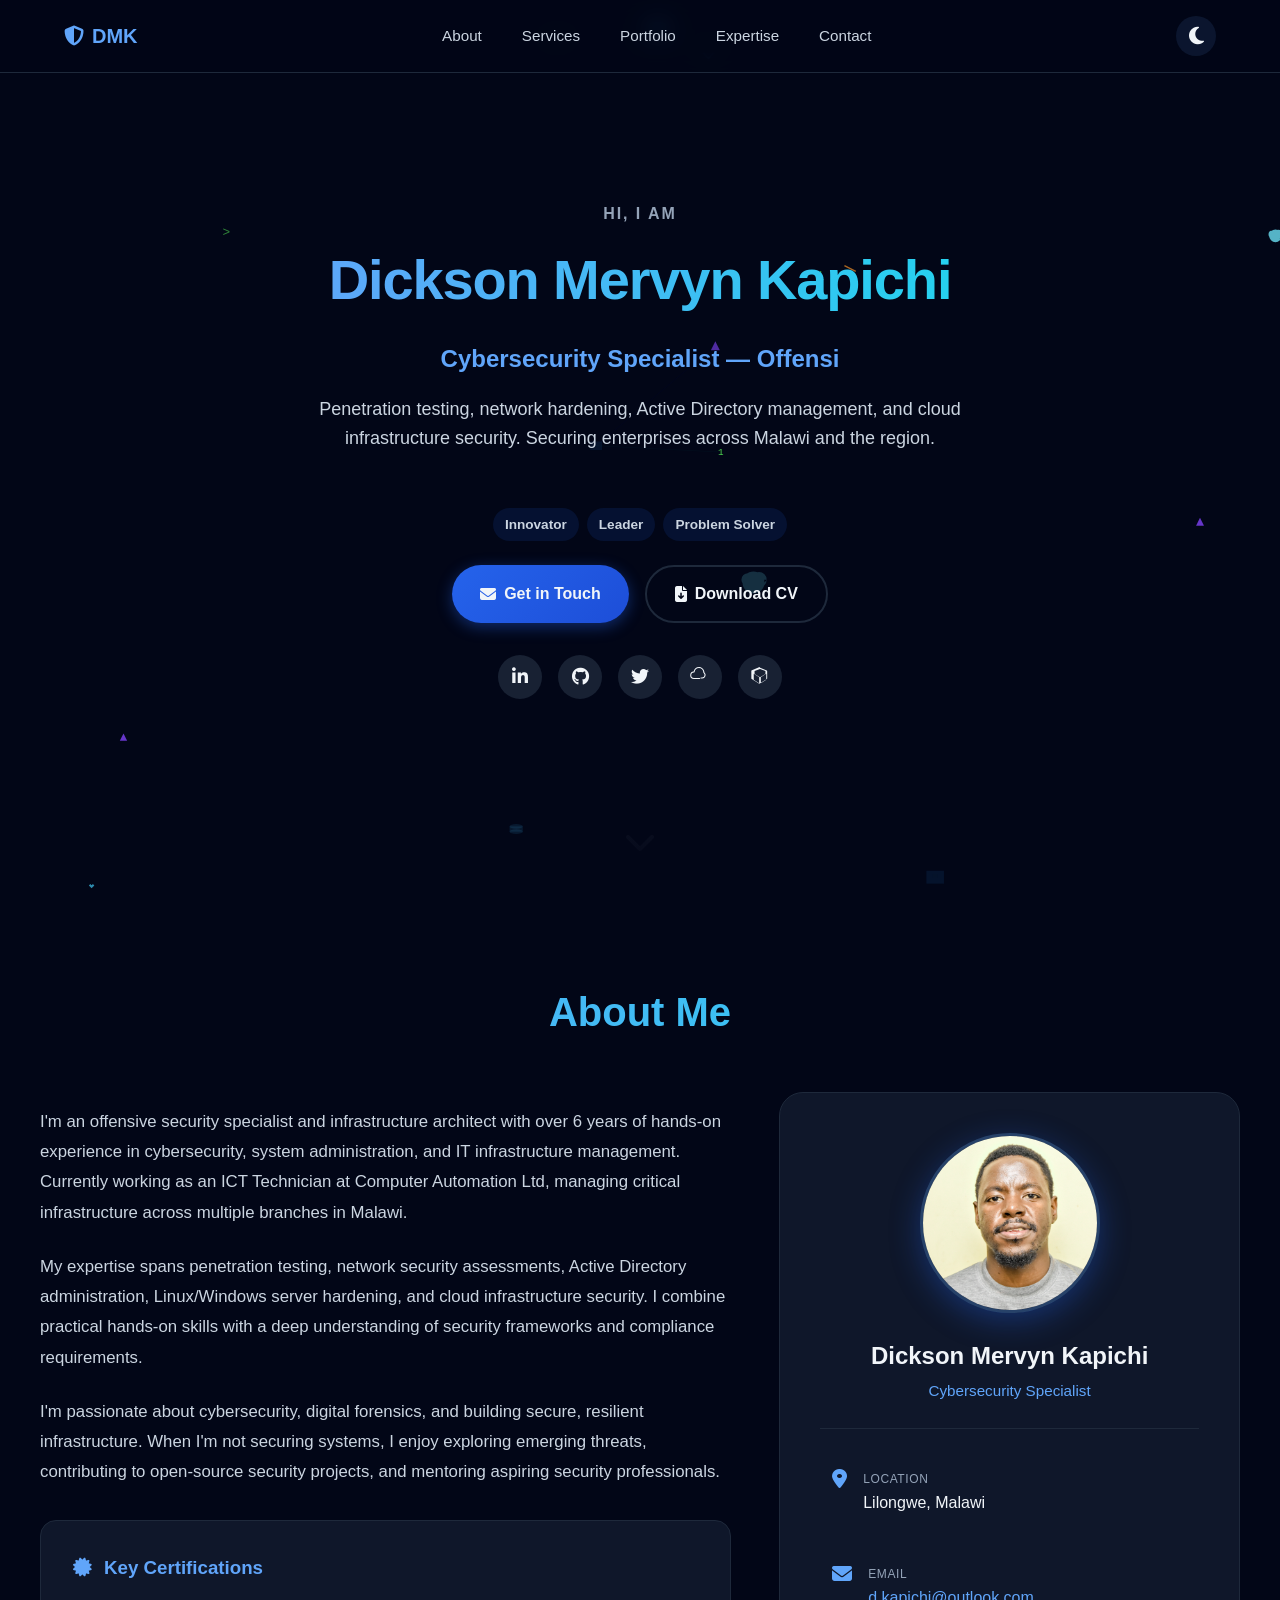
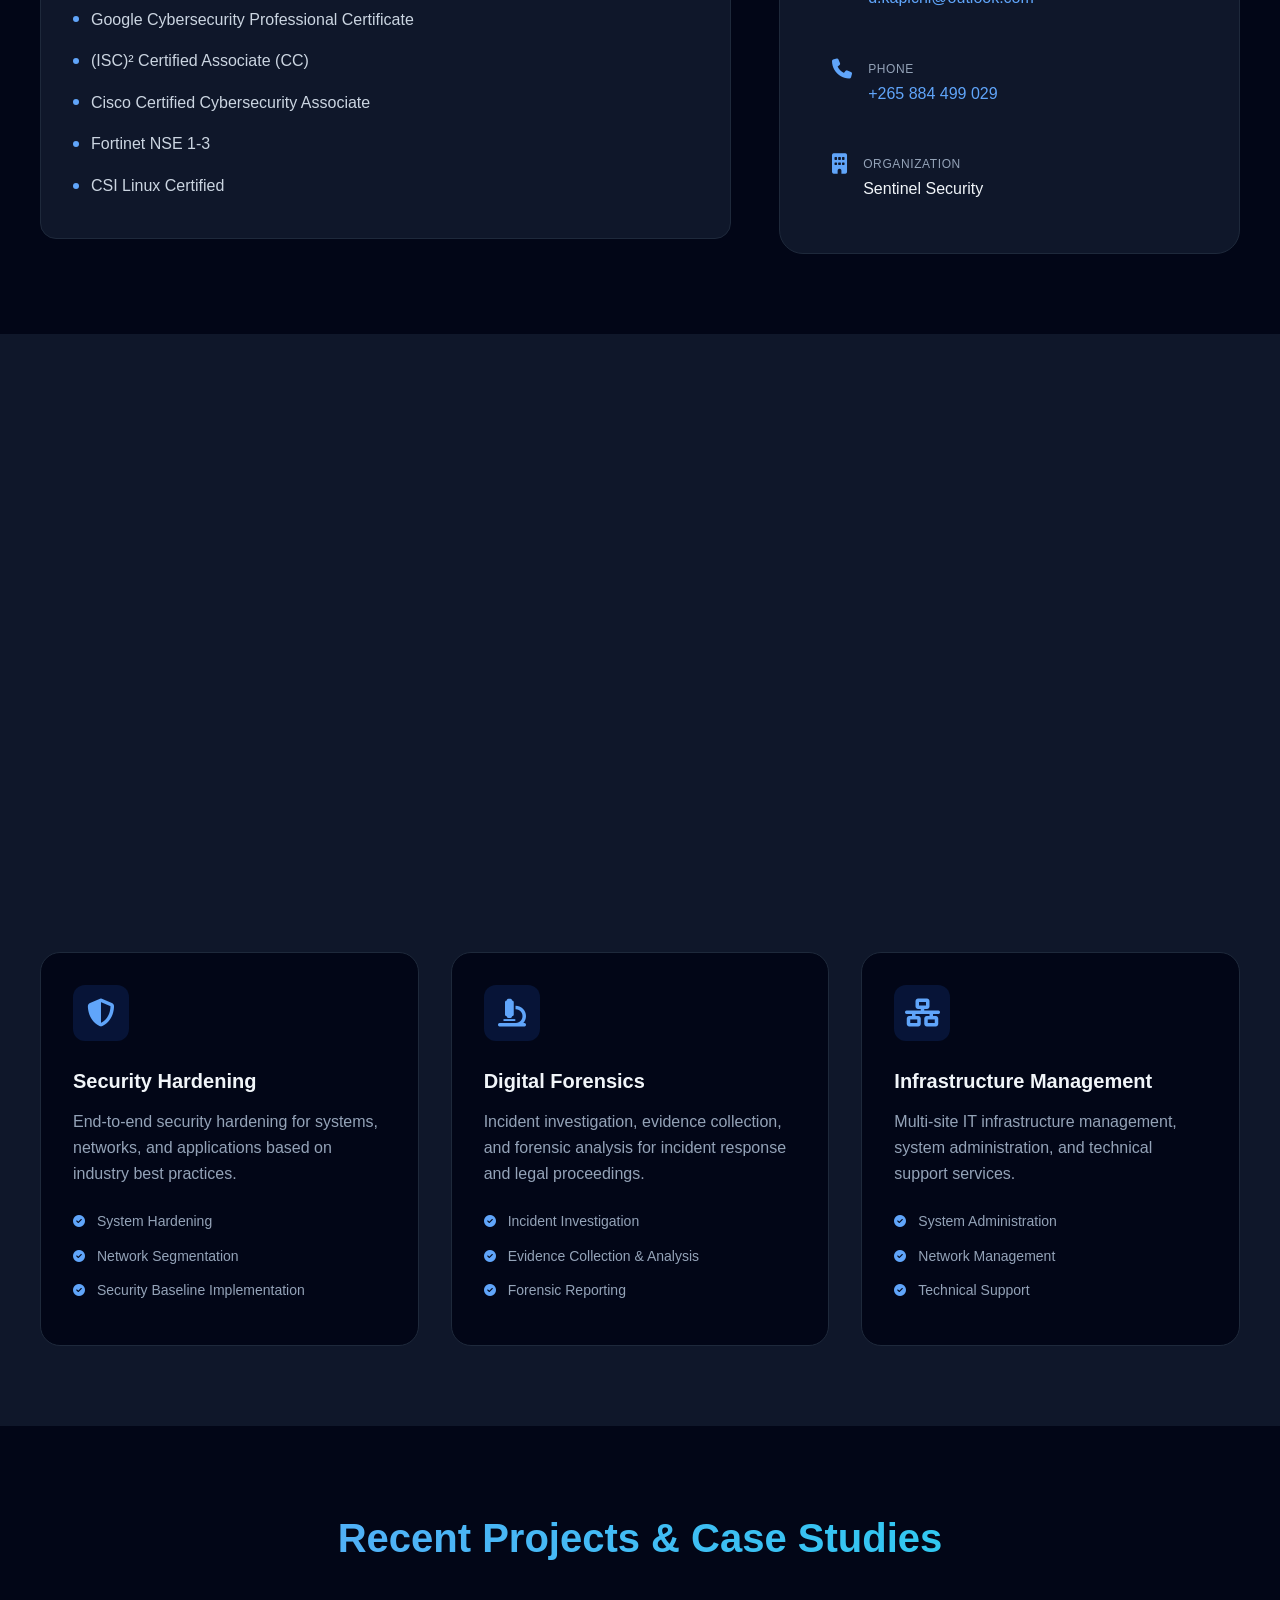
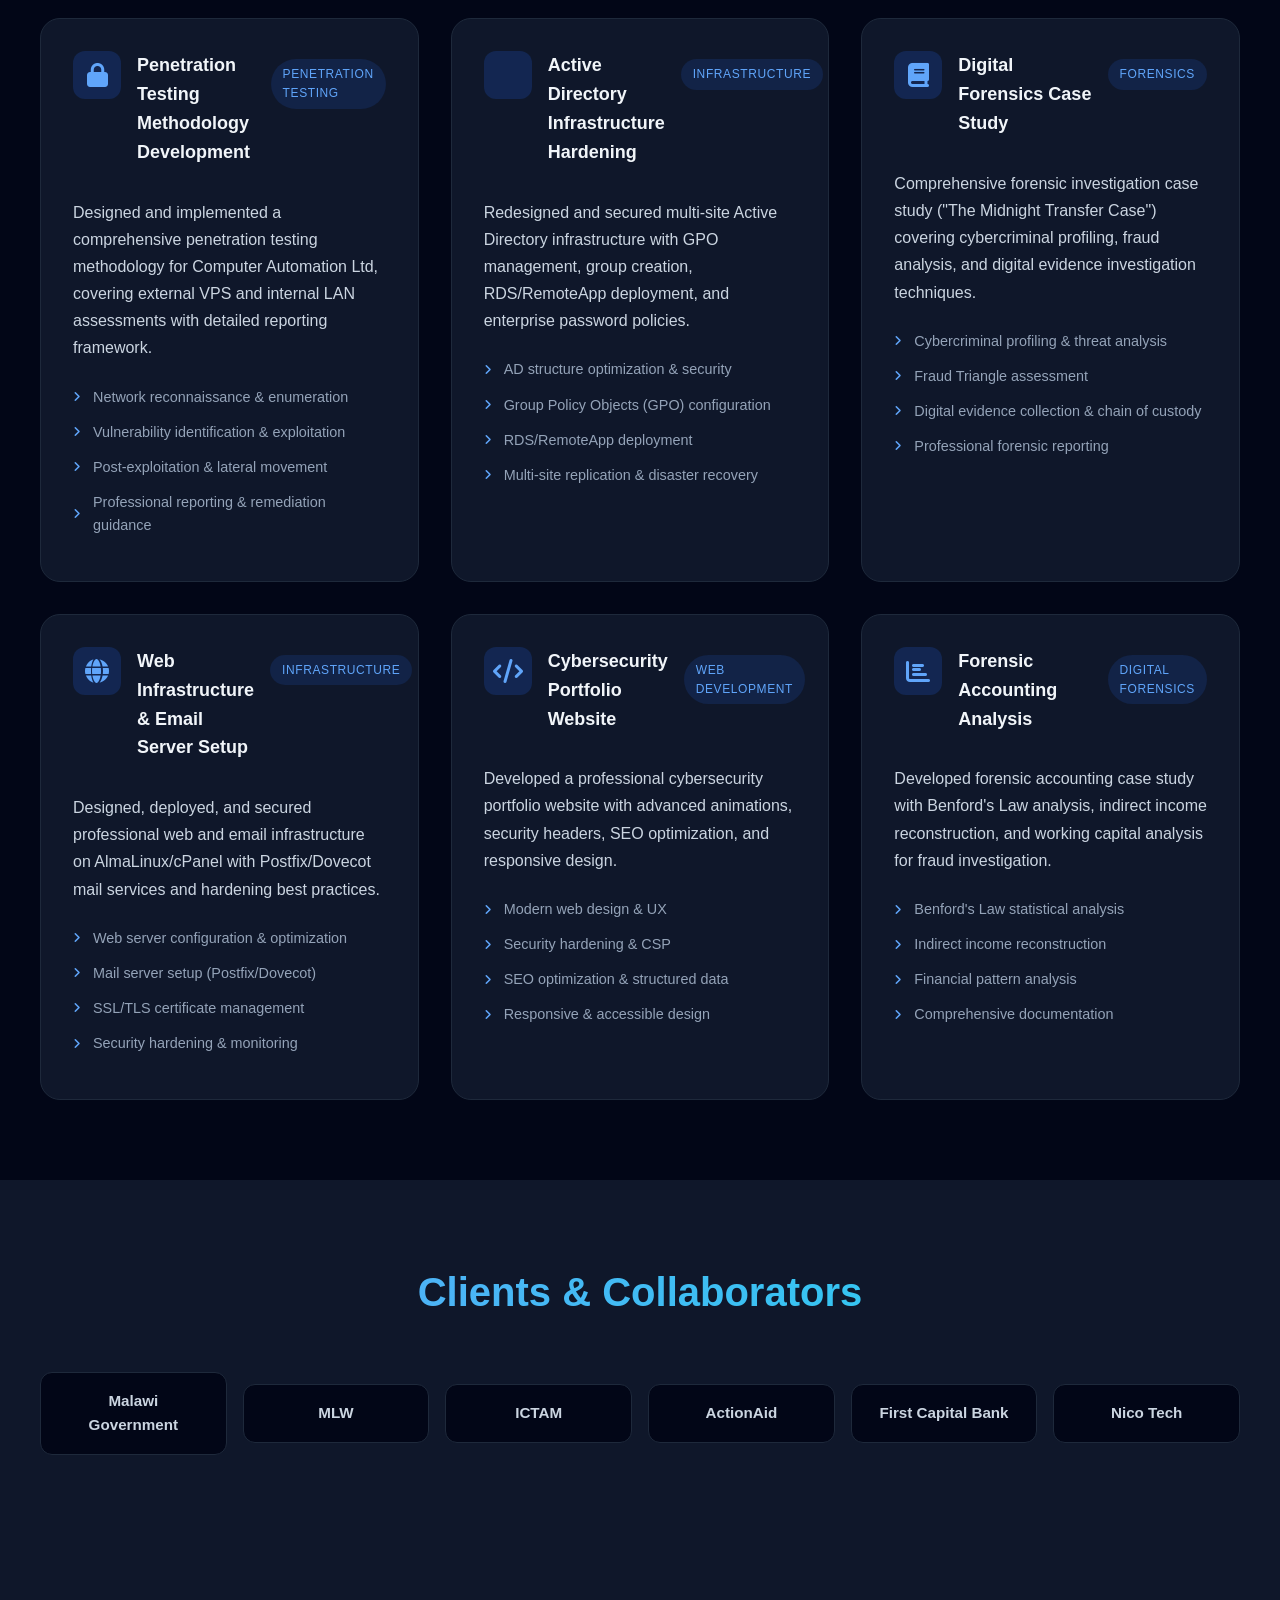
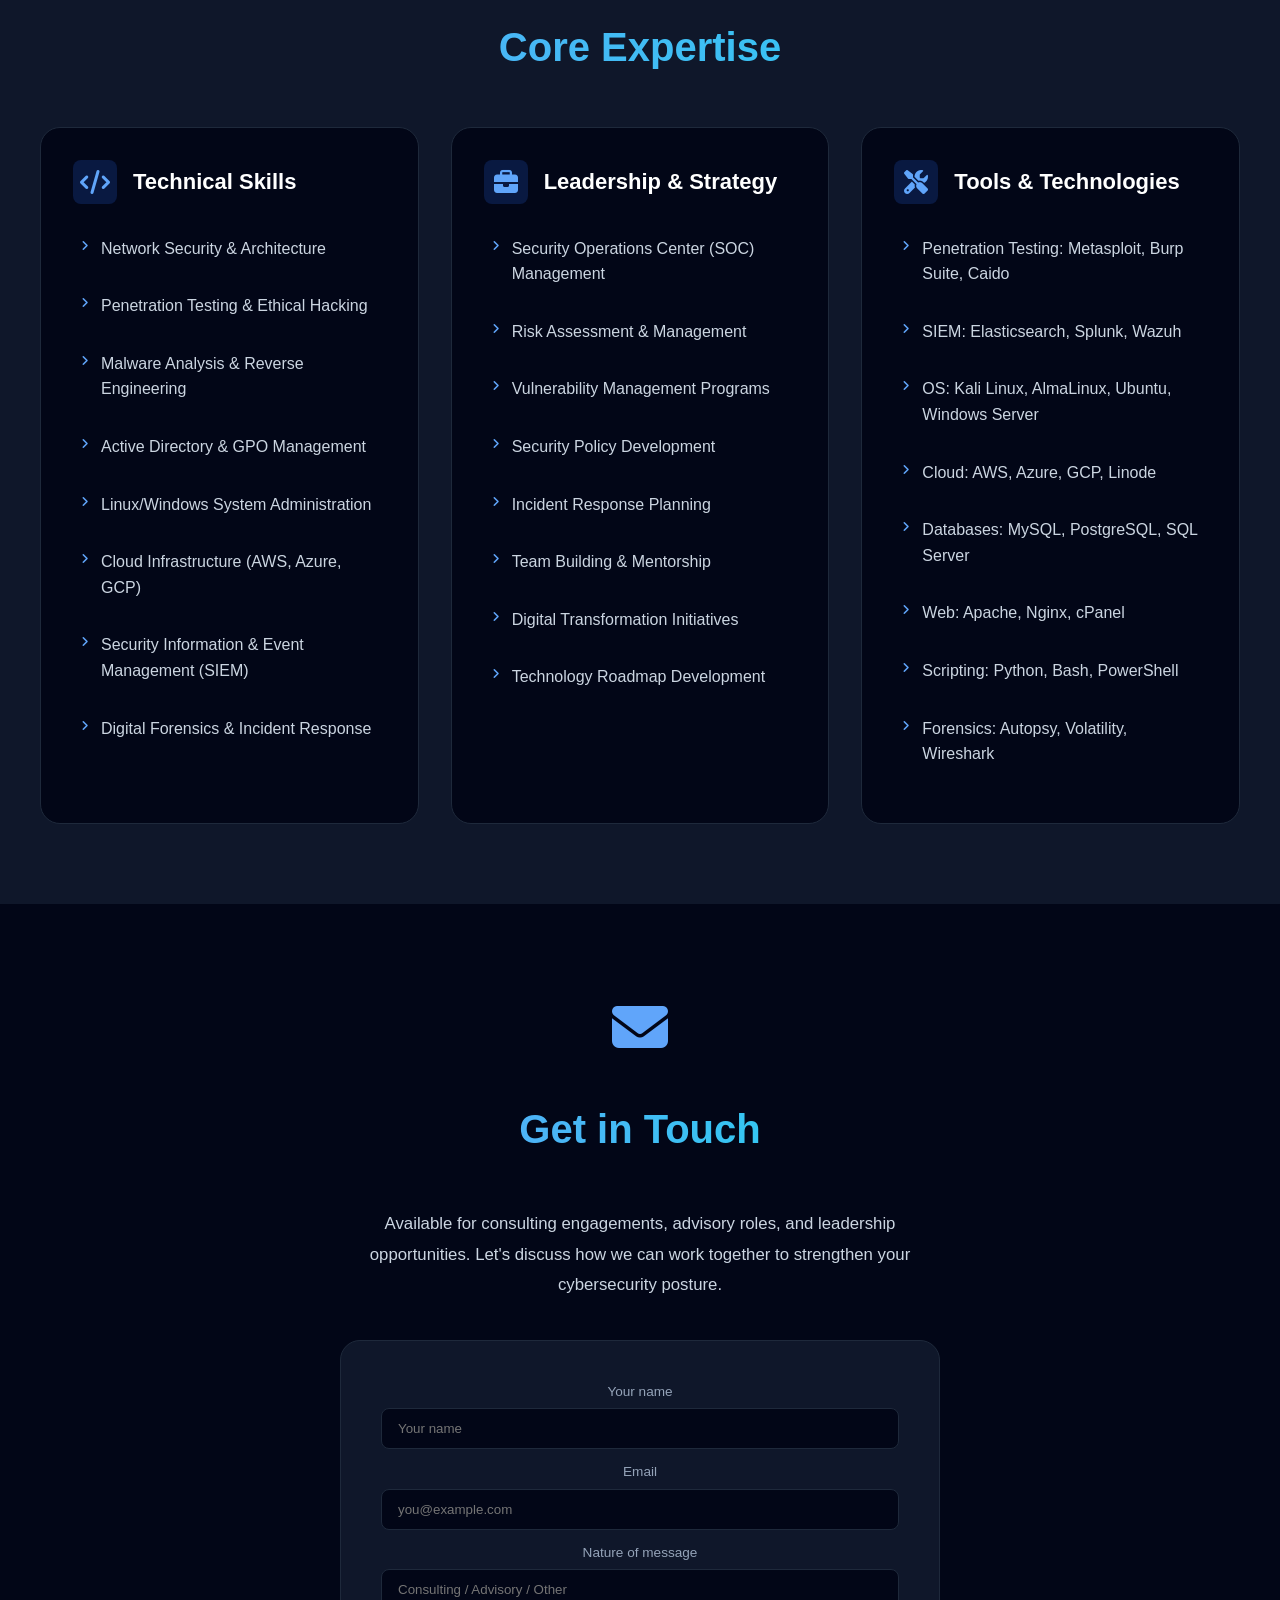
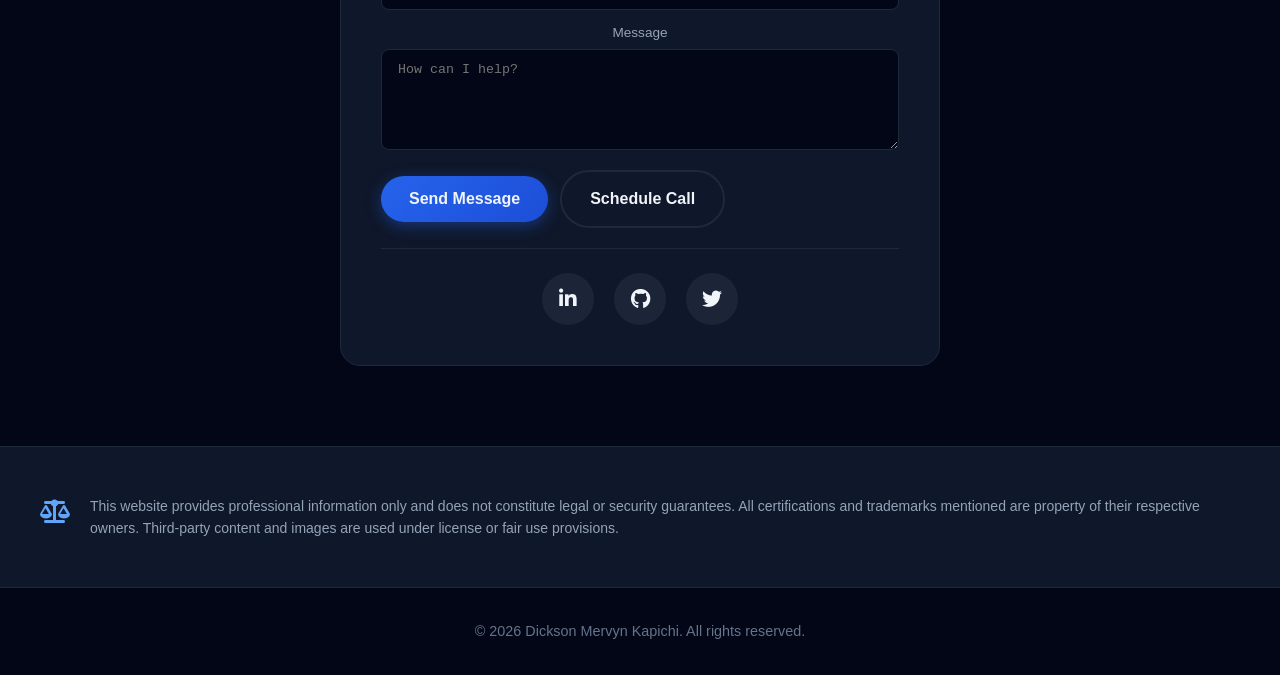
==== commit 44a88b20: "fix: Correct relative image paths in meta tags" ====
--- a/index.html
+++ b/index.html
@@ -36,7 +36,7 @@
     <meta property="og:url" content="https://dmkapichi.tech/">
     <meta property="og:title" content="Dickson Mervyn Kapichi - Cybersecurity Expert">
     <meta property="og:description" content="Offensive security specialist & infrastructure architect. Penetration testing, network hardening, cloud security, Active Directory management.">
-    <meta property="og:image" content="/images/og-image.jpg">
+    <meta property="og:image" content="images/og-image.jpg">
     <meta property="og:image:width" content="1200">
     <meta property="og:image:height" content="630">
     <meta property="og:site_name" content="Dickson Mervyn Kapichi">
@@ -47,7 +47,7 @@
     <meta property="twitter:url" content="https://dmkapichi.tech/">
     <meta property="twitter:title" content="Dickson Mervyn Kapichi - Cybersecurity Expert">
     <meta property="twitter:description" content="Offensive security specialist & infrastructure architect with expertise in penetration testing, network security, and cloud infrastructure.">
-    <meta property="twitter:image" content="/images/twitter-image.jpg">
+    <meta property="twitter:image" content="images/twitter-image.jpg">
     <meta property="twitter:creator" content="@pray4merv">
 
     <!-- Fonts with integrity -->
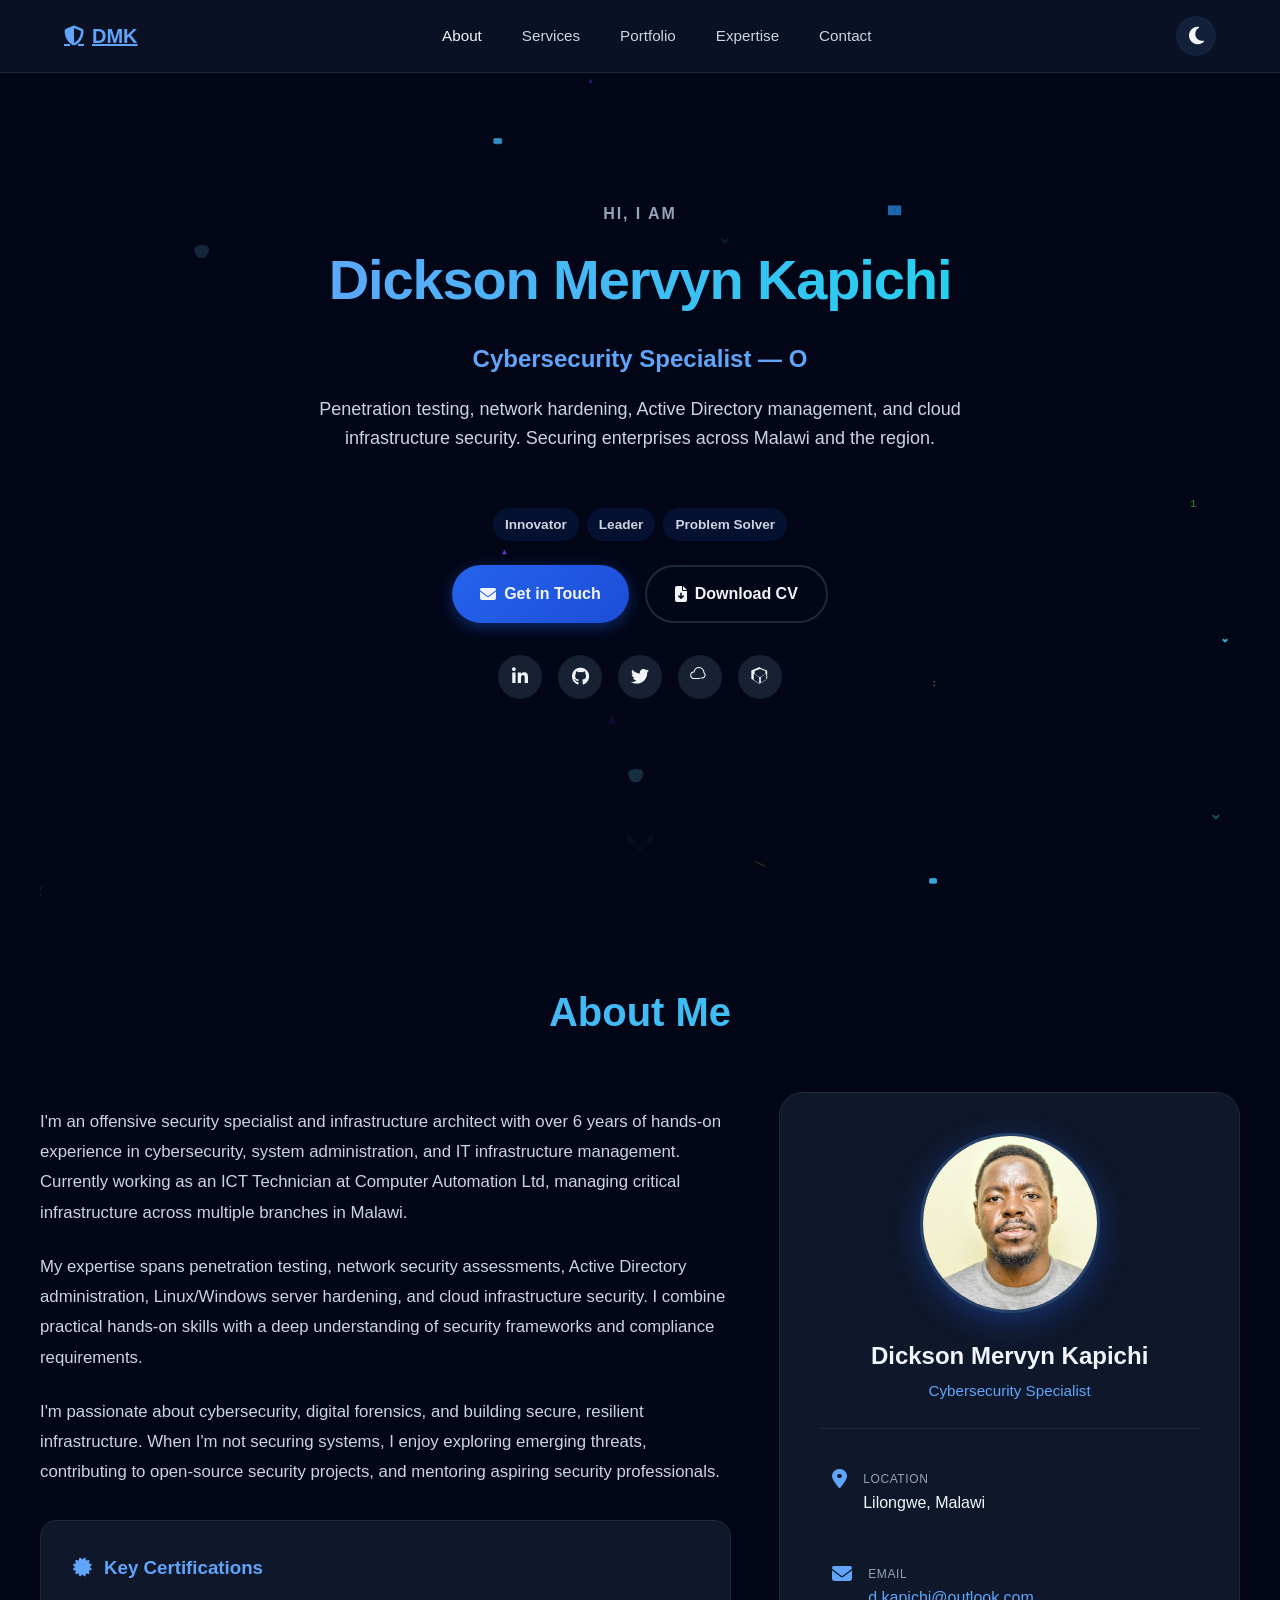
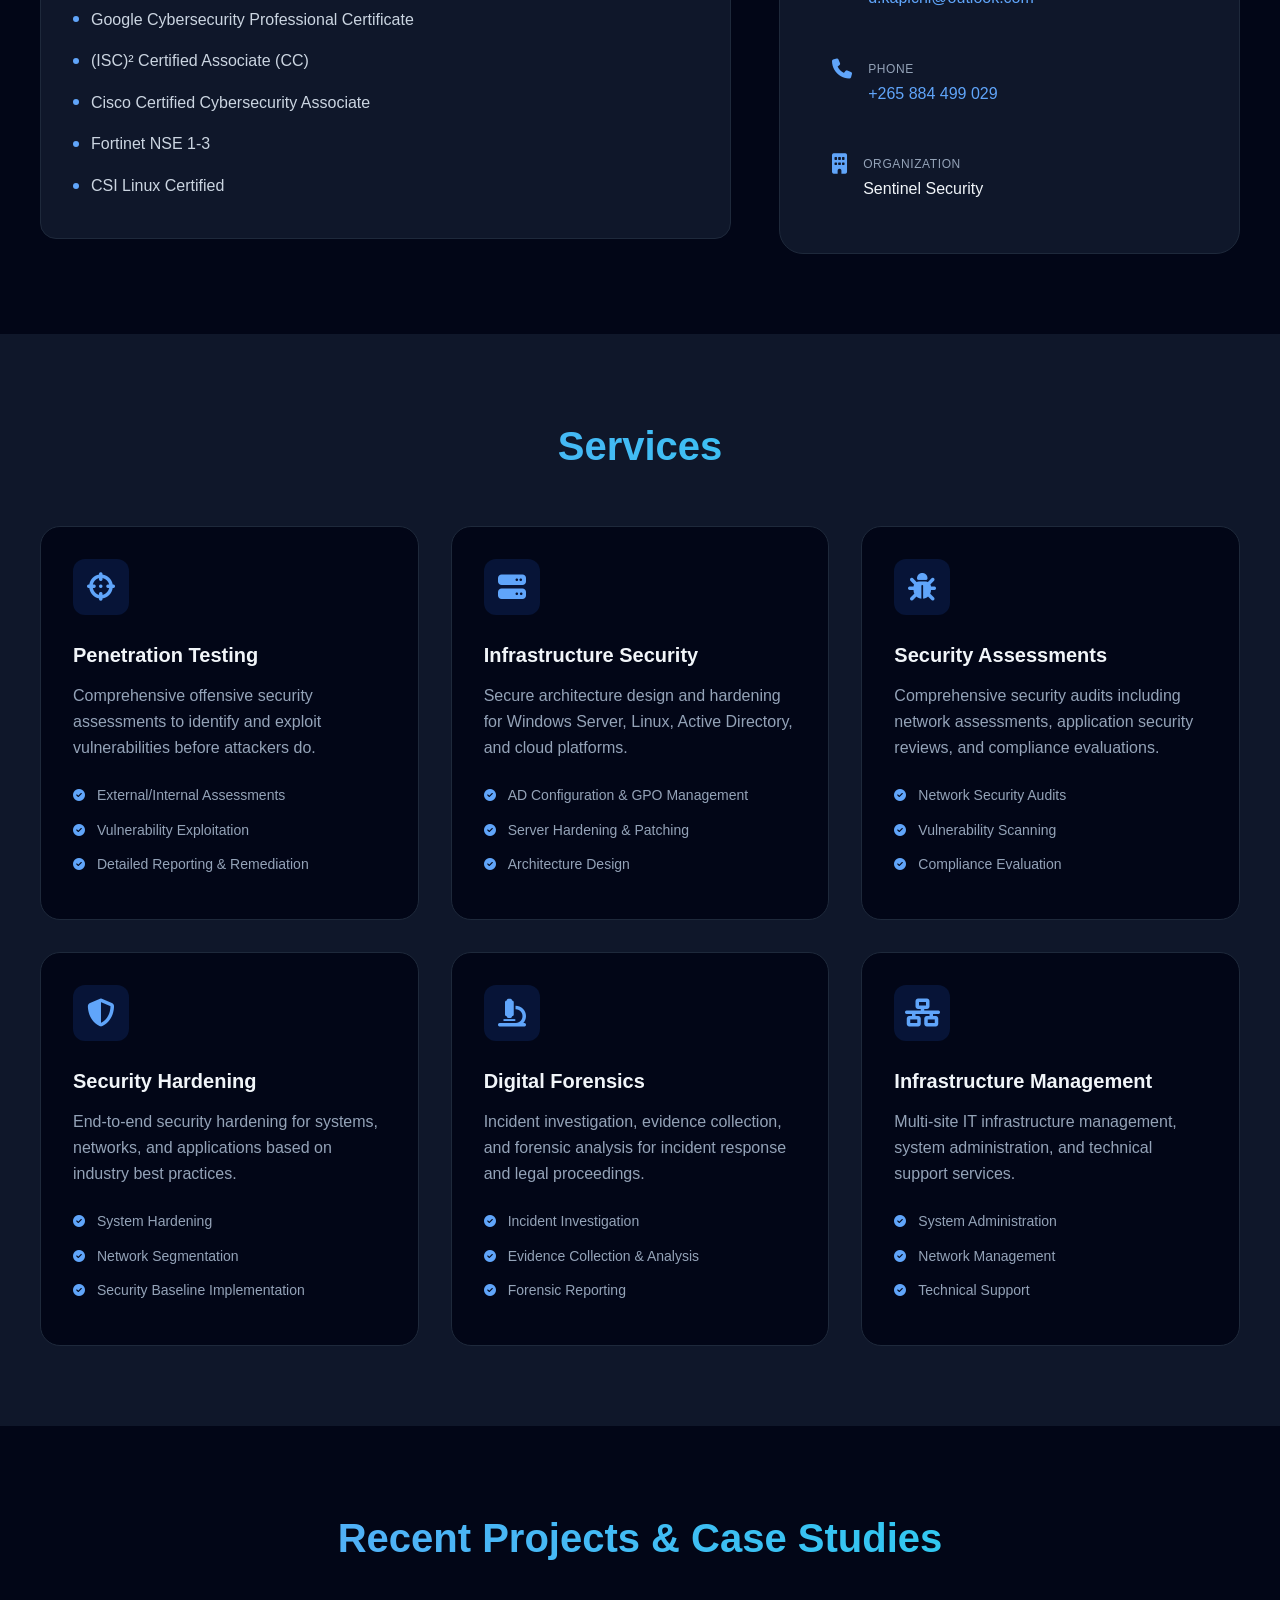
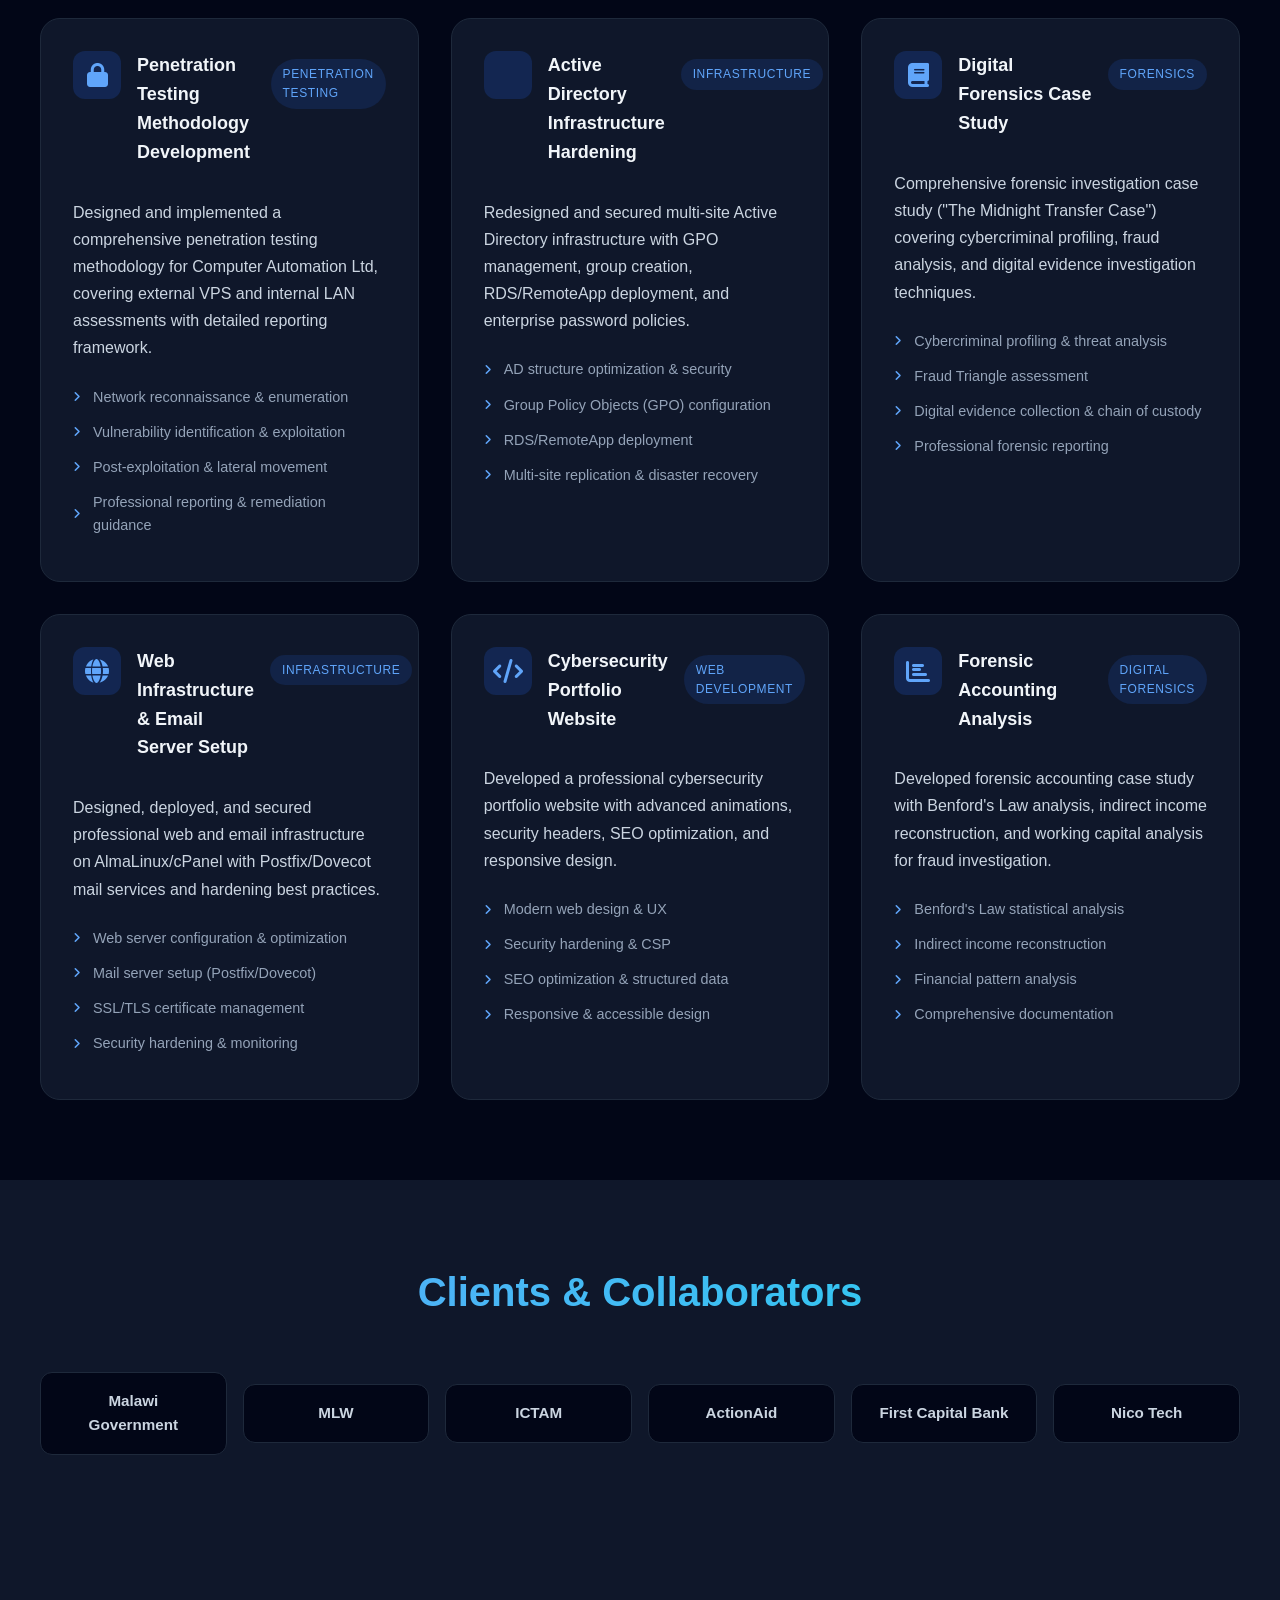
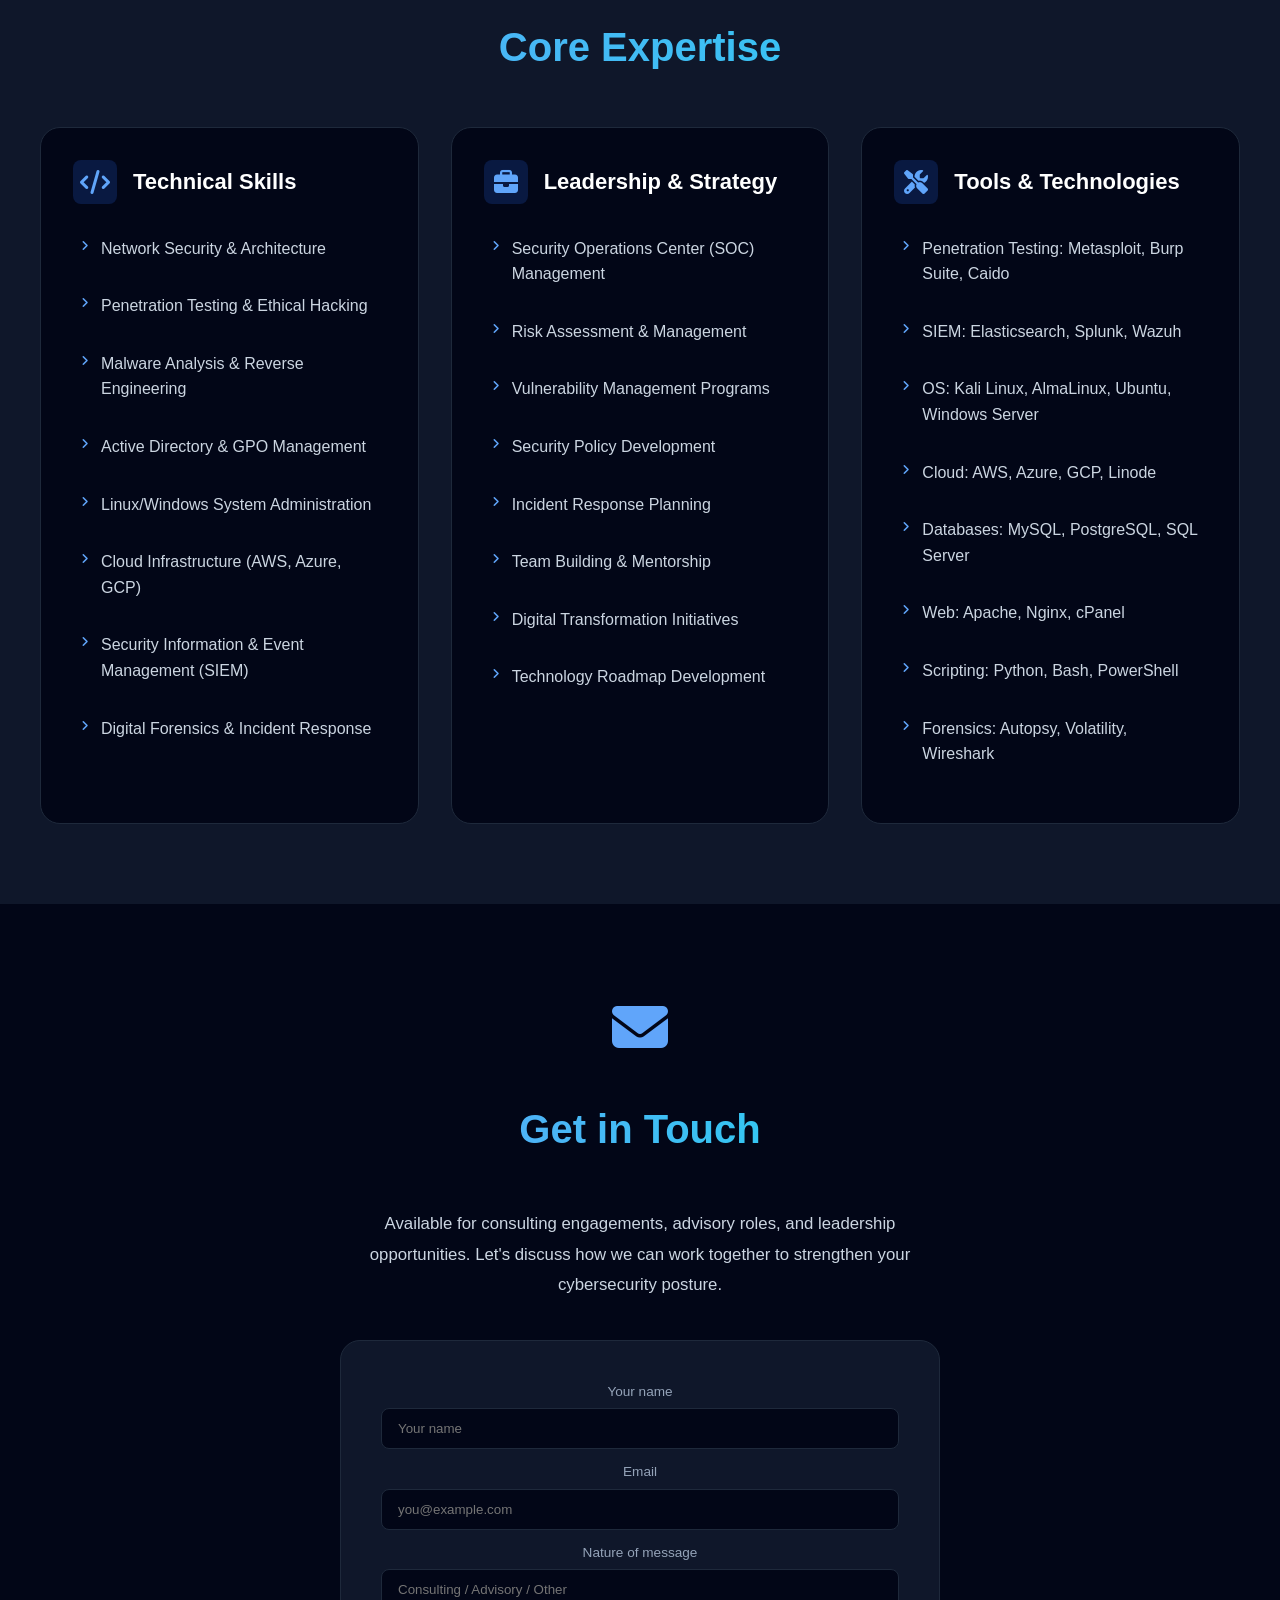
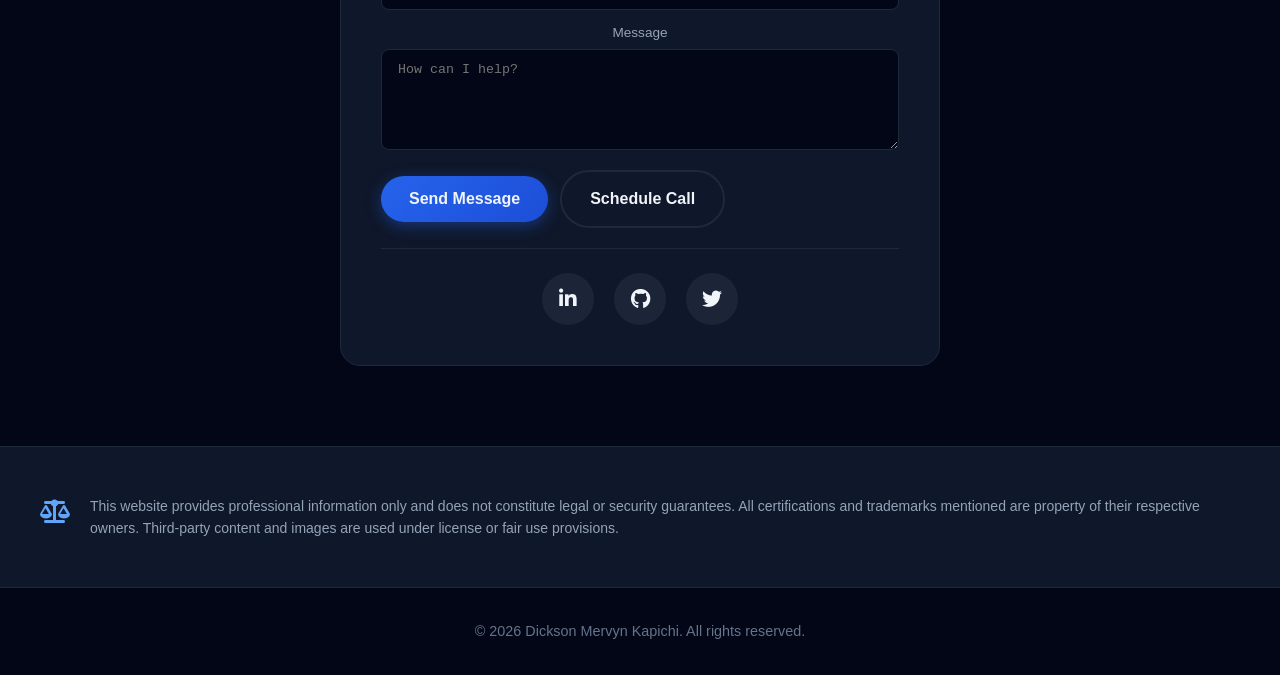
==== commit 66bbecae: "Improve accessibility and polish for modern site refresh Co-authored-by: mphakapichi <261388064+mpha" ====
--- a/index.html
+++ b/index.html
@@ -132,7 +132,8 @@
     }
     </script>
 </head>
-<body>
+<body id="top">
+    <a class="skip-link" href="#main-content">Skip to main content</a>
     <!-- Loader -->
     <div class="loader-wrapper" id="loader">
         <div class="loader-content">
@@ -151,9 +152,9 @@
     <!-- Navigation -->
     <nav id="navbar" role="navigation" aria-label="Main navigation">
         <div class="nav-container">
-            <div class="logo" onclick="window.scrollTo({top: 0, behavior: 'smooth'})" title="Back to top">
+            <a class="logo" href="#top" title="Back to top" aria-label="Back to top">
                 <i class="fas fa-shield-alt"></i> DMK
-            </div>
+            </a>
             <ul class="nav-links" id="navLinks">
                 <li><a href="#about">About</a></li>
                 <li><a href="#services">Services</a></li>
@@ -165,7 +166,7 @@
                 <button class="theme-toggle-btn" id="themeToggle" aria-label="Toggle light and dark mode">
                     <i class="fas fa-moon"></i>
                 </button>
-                <button class="mobile-menu-btn" id="mobileMenuBtn" aria-label="Toggle navigation menu">
+                <button class="mobile-menu-btn" id="mobileMenuBtn" aria-label="Toggle navigation menu" aria-controls="navLinks" aria-expanded="false">
                     <i class="fas fa-bars"></i>
                 </button>
             </div>
@@ -173,7 +174,7 @@
     </nav>
 
     <!-- Main Content -->
-    <main>
+    <main id="main-content">
     <!-- Hero Section -->
     <section class="hero">
         <div class="hero-bg"></div>
@@ -258,7 +259,7 @@
                 <div class="about-profile">
                     <div class="profile-card fade-in">
                         <div class="profile-image">
-                            <img src="images/DSC_0238.jpg.jpeg" alt="Dickson Mervyn Kapichi - Cybersecurity Specialist" loading="lazy">
+                            <img src="images/DSC_0238.jpg.jpeg" alt="Dickson Mervyn Kapichi - Cybersecurity Specialist" loading="lazy" decoding="async">
                         </div>
                         <h3>Dickson Mervyn Kapichi</h3>
                         <p class="role">Cybersecurity Specialist</p>
--- a/style.css
+++ b/style.css
@@ -14,6 +14,8 @@
     --accent-primary: #60a5fa;
     --accent-secondary: #22d3ee;
     --accent-blue: #2563eb;
+    --focus-ring: #22d3ee;
+    --surface-glass: rgba(15, 23, 42, 0.72);
 }
 
 body.light-mode {
@@ -35,6 +37,30 @@
     line-height: 1.6;
     overflow-x: hidden;
     transition: background-color 0.3s, color 0.3s;
+}
+
+html {
+    scroll-behavior: smooth;
+    scroll-padding-top: 6rem;
+}
+
+.skip-link {
+    position: fixed;
+    top: 0.75rem;
+    left: 0.75rem;
+    background: var(--accent-blue);
+    color: #fff;
+    padding: 0.65rem 0.9rem;
+    border-radius: 0.5rem;
+    font-weight: 600;
+    text-decoration: none;
+    transform: translateY(-160%);
+    transition: transform 0.2s ease;
+    z-index: 1100;
+}
+
+.skip-link:focus-visible {
+    transform: translateY(0);
 }
 
 code, pre {
@@ -149,7 +175,7 @@
     top: 0;
     width: 100%;
     z-index: 1000;
-    background: rgba(2, 6, 23, 0.85);
+    background: var(--surface-glass);
     backdrop-filter: blur(12px);
     border-bottom: 1px solid var(--border-color);
     transform: translateY(0);
@@ -217,6 +243,10 @@
 }
 
 .nav-links a:hover {
+    color: var(--text-primary);
+}
+
+.nav-links a[aria-current="page"] {
     color: var(--text-primary);
 }
 
@@ -375,6 +405,14 @@
 
 .btn:active {
     transform: translateY(1px) scale(0.98);
+}
+
+a:focus-visible,
+button:focus-visible,
+input:focus-visible,
+textarea:focus-visible {
+    outline: 2px solid var(--focus-ring);
+    outline-offset: 2px;
 }
 
 .btn::before {
@@ -1233,7 +1271,7 @@
         top: 100%;
         left: 0;
         right: 0;
-        background: #0f172a;
+        background: var(--bg-secondary);
         padding: 1.5rem;
         gap: 1rem;
         border-top: 1px solid #1e293b;
@@ -1309,6 +1347,13 @@
 
     .legal-content i {
         margin-top: 0;
+    }
+}
+
+@media (max-width: 1024px) {
+    .about-grid {
+        grid-template-columns: 1fr;
+        gap: 2rem;
     }
 }
 
@@ -1380,6 +1425,13 @@
     border: 1px solid var(--border-color);
     background: var(--bg-primary);
     color: var(--text-primary);
+    transition: border-color 0.2s ease, box-shadow 0.2s ease;
+}
+
+.contact-form .form-row input:focus,
+.contact-form .form-row textarea:focus {
+    border-color: var(--accent-primary);
+    box-shadow: 0 0 0 3px rgba(34, 211, 238, 0.2);
 }
 .contact-form .form-actions {
     display: flex;
@@ -1449,3 +1501,17 @@
         font-size: 1.1rem;
     }
 }
+
+@media (prefers-reduced-motion: reduce) {
+    html {
+        scroll-behavior: auto;
+    }
+
+    *,
+    *::before,
+    *::after {
+        animation-duration: 0.01ms !important;
+        animation-iteration-count: 1 !important;
+        transition-duration: 0.01ms !important;
+    }
+}
